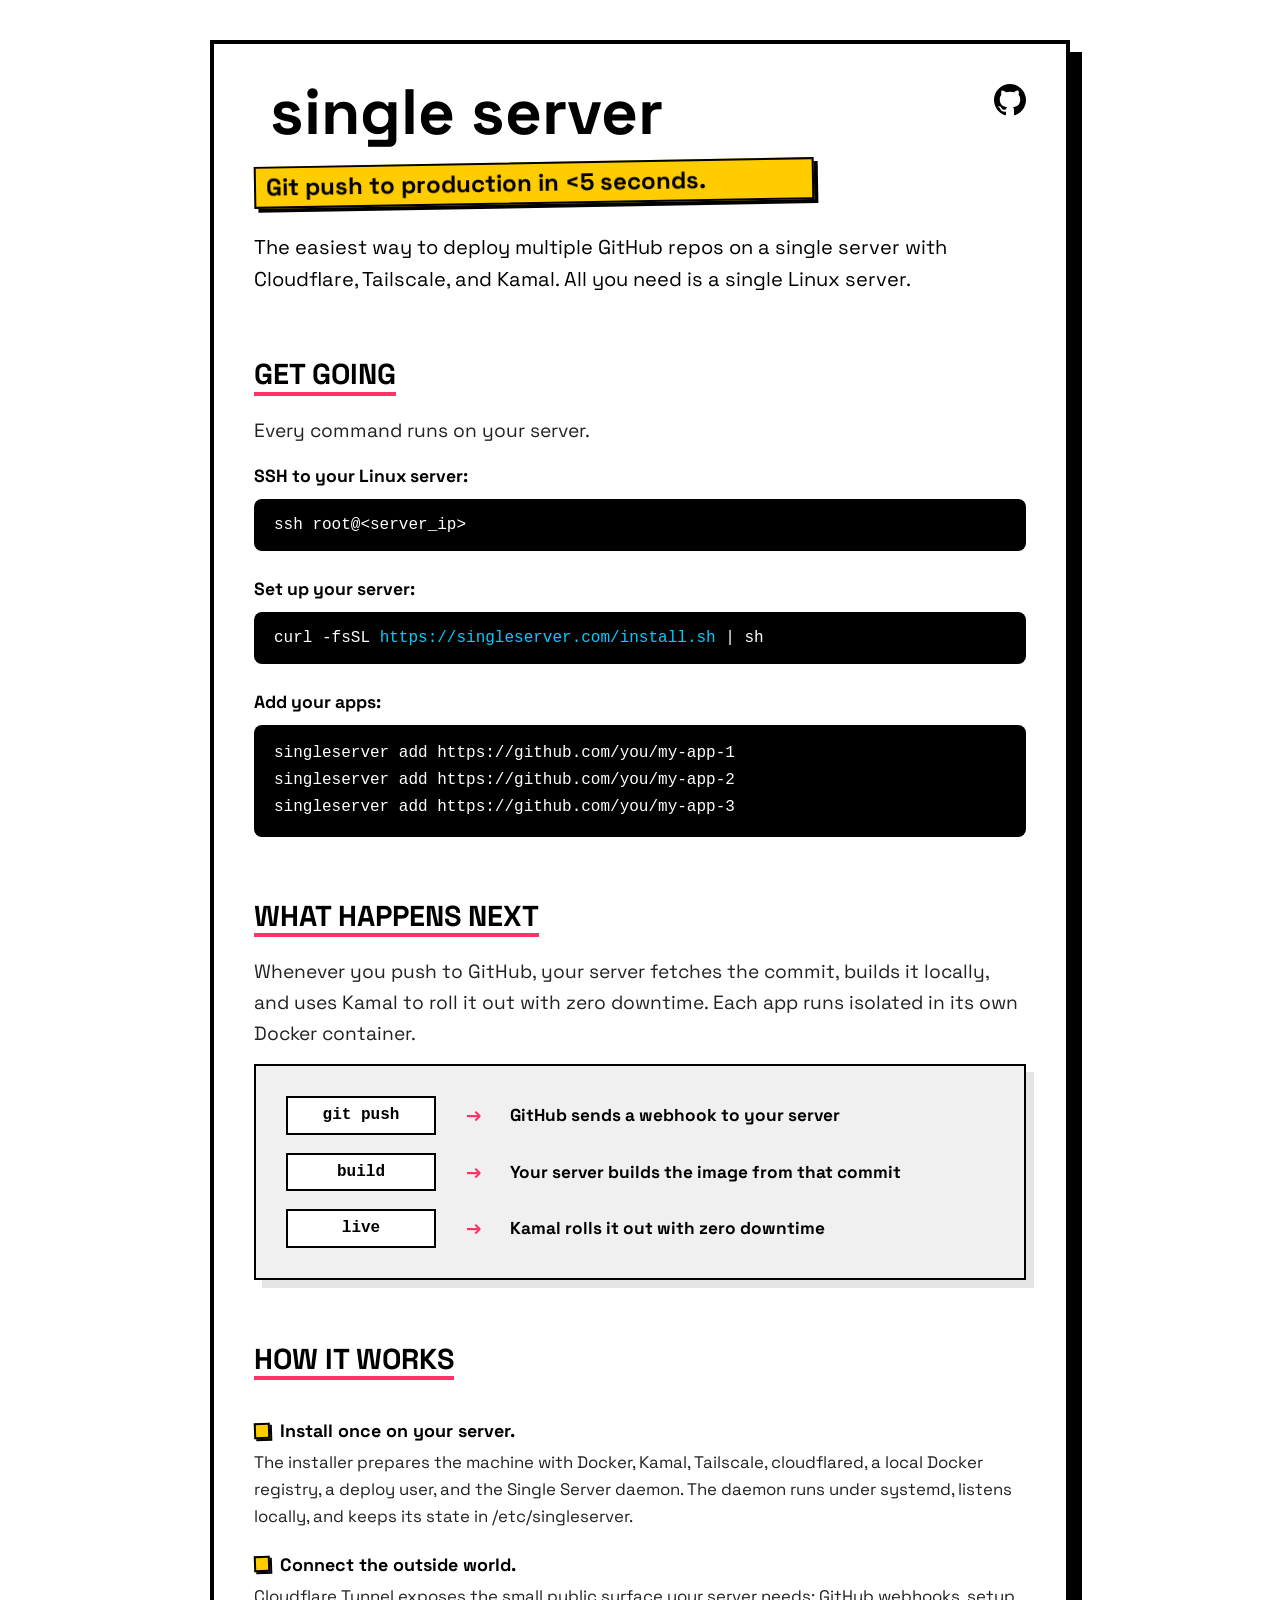
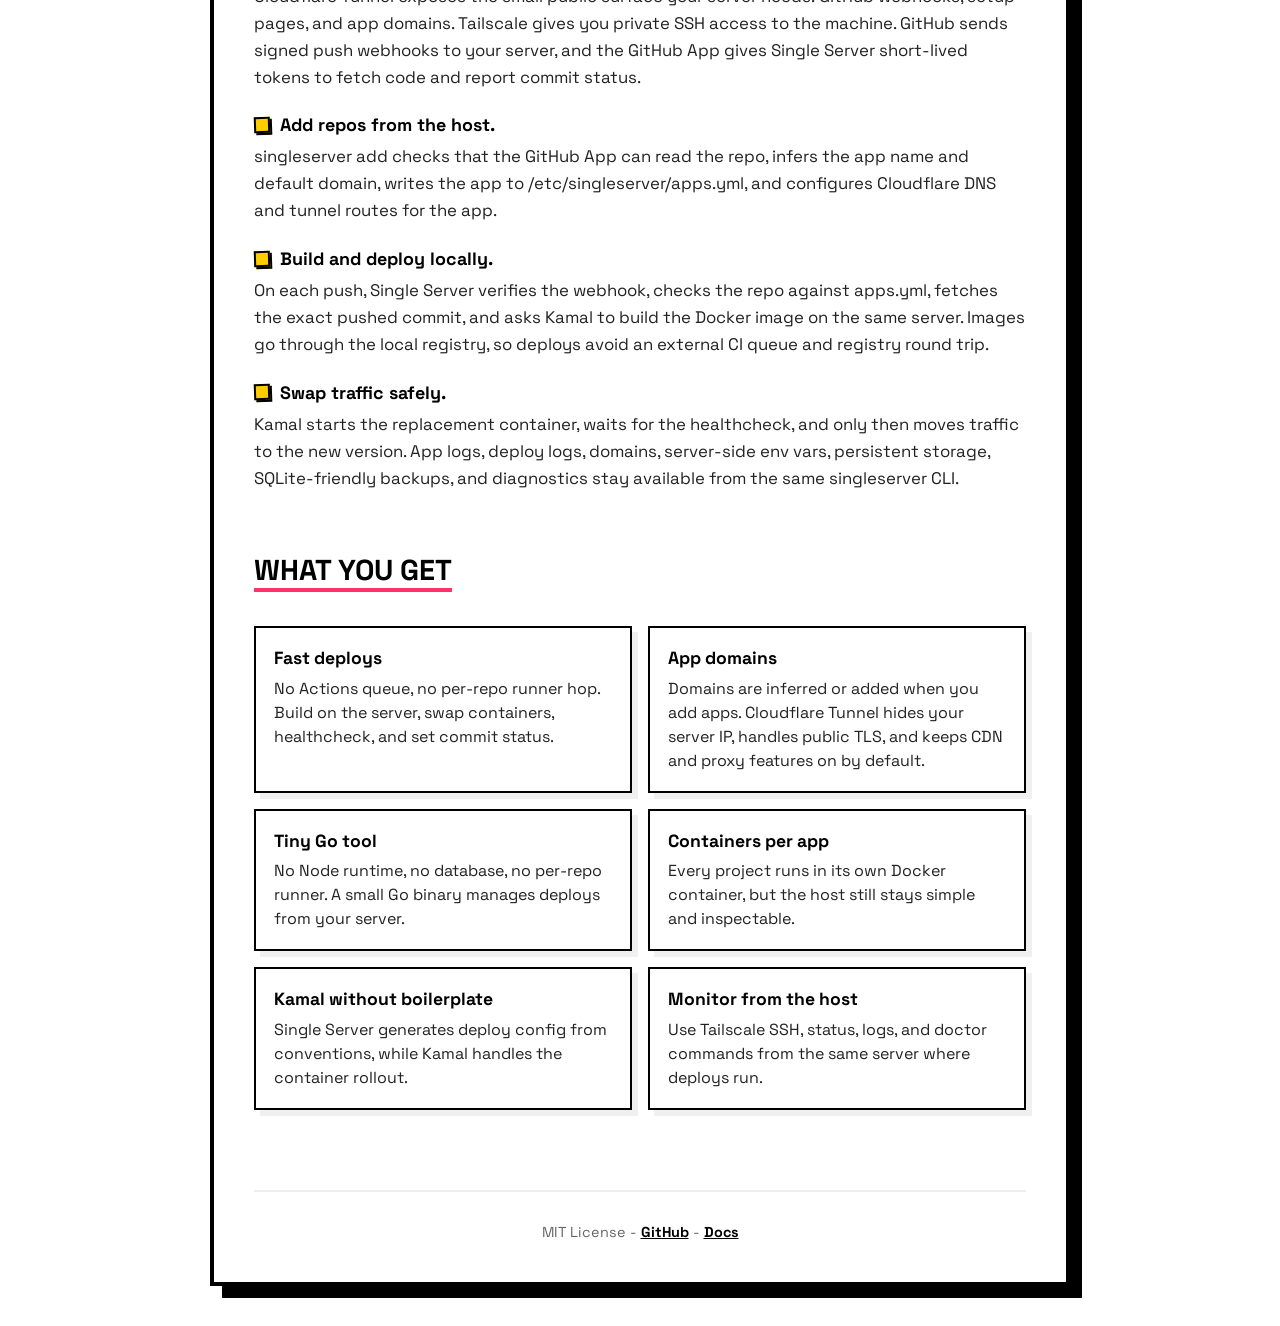
==== www/index.html @ 8d8c65b6 "Align homepage logo with wordmark" ====
<!DOCTYPE html>
<html lang="en">
<head>
    <meta charset="UTF-8">
    <meta name="viewport" content="width=device-width, initial-scale=1.0">
    <title>Single Server - Git push to production in under 5 seconds</title>
    <meta name="description" content="The easiest way to deploy multiple GitHub repos on a single server with Cloudflare, Tailscale, and Kamal.">
    <link href="https://fonts.googleapis.com/css2?family=Space+Grotesk:wght@400;700&display=swap" rel="stylesheet">
    <style>
        :root {
            --primary: #FF3366;
            --secondary: #00CCFF;
            --tertiary: #FFCC00;
            --highlight: #f0f0f0;
        }

        * { margin: 0; padding: 0; box-sizing: border-box; }

        body {
            font-family: 'Space Grotesk', system-ui, sans-serif;
            line-height: 1.4;
            padding: 40px 20px;
            color: #000;
            background: #fff;
        }

        main {
            max-width: 860px;
            margin: 0 auto;
            border: 4px solid #000;
            box-shadow: 12px 12px 0 #000;
            padding: 40px;
            background: #fff;
            position: relative;
        }

        .github-link {
            position: absolute;
            top: 40px;
            right: 40px;
            color: #000;
            transition: transform 0.2s;
        }
        .github-link:hover { transform: scale(1.1); }
        .github-link svg { width: 32px; height: 32px; display: block; }

        h1 {
            font-size: 4rem;
            line-height: 0.9;
            margin-bottom: 20px;
            font-weight: 700;
            letter-spacing: 0;
            text-transform: lowercase;
            padding-right: 0;
            display: inline-flex;
            align-items: center;
            gap: 16px;
            flex-wrap: nowrap;
        }

        .brand-icon {
            display: block;
            width: auto;
            height: 0.525em;
            flex: 0 0 auto;
        }

        .brand-wordmark {
            white-space: nowrap;
        }

        .tagline {
            font-size: 1.5rem;
            font-weight: 700;
            background: var(--tertiary);
            display: inline-block;
            padding: 5px 10px;
            transform: rotate(-1deg);
            border: 2px solid #000;
            box-shadow: 4px 4px 0 #000;
            line-height: 1.15;
            min-height: calc(1.5rem * 1.15 + 14px);
            width: min(100%, 560px);
            max-width: 100%;
            overflow: hidden;
            position: relative;
            vertical-align: top;
        }

        .tagline-text {
            display: inline-block;
            will-change: transform, opacity, filter;
        }

        .tagline.is-changing {
            animation: badge-bump 650ms cubic-bezier(.2, 1.2, .2, 1);
        }

        .tagline.is-changing .tagline-text {
            animation: slogan-swap 650ms cubic-bezier(.2, 1.2, .2, 1);
        }

        @keyframes slogan-swap {
            0% {
                opacity: 1;
                transform: translateY(0) rotate(0deg) skewX(0deg);
                filter: blur(0);
            }
            42% {
                opacity: 0;
                transform: translateY(-140%) rotate(-4deg) skewX(-8deg);
                filter: blur(2px);
            }
            58% {
                opacity: 0;
                transform: translateY(140%) rotate(4deg) skewX(8deg);
                filter: blur(2px);
            }
            100% {
                opacity: 1;
                transform: translateY(0) rotate(0deg) skewX(0deg);
                filter: blur(0);
            }
        }

        @keyframes badge-bump {
            0%, 100% {
                box-shadow: 4px 4px 0 #000;
                transform: rotate(-1deg) scale(1);
            }
            50% {
                box-shadow: 7px 7px 0 #000;
                transform: rotate(1deg) scale(1.018);
            }
        }

        .lede {
            font-size: 1.25rem;
            line-height: 1.6;
            margin-top: 28px;
            max-width: 710px;
        }

        section { margin-top: 22px; }

        h2 {
            font-size: 1.8rem;
            margin: 40px 0 20px;
            line-height: 1.2;
            display: inline-block;
            text-transform: uppercase;
            letter-spacing: 0;
            border-bottom: 4px solid var(--primary);
            max-width: 100%;
        }

        section > p {
            font-size: 1.2rem;
            line-height: 1.6;
            color: #222;
        }

        .flow-box {
            background: var(--highlight);
            padding: 30px;
            border: 2px solid #000;
            margin-top: 15px;
            box-shadow: 8px 8px 0 rgba(0,0,0,0.1);
        }

        .flow-row {
            display: grid;
            grid-template-columns: 150px 42px 1fr;
            align-items: center;
            gap: 16px;
            margin-bottom: 18px;
        }
        .flow-row:last-child { margin-bottom: 0; }

        .pill {
            font-family: monospace;
            font-weight: 700;
            font-size: 1rem;
            background: #fff;
            padding: 6px 10px;
            border: 2px solid #000;
            text-align: center;
            min-height: 36px;
        }

        .connector {
            color: var(--primary);
            font-weight: 900;
            font-size: 1.2rem;
            text-align: center;
        }

        .result {
            font-weight: 700;
            font-size: 1.08rem;
        }

        .commands-list {
            display: flex;
            flex-direction: column;
            gap: 26px;
            margin-top: 18px;
        }

        .command-item {
            display: flex;
            flex-direction: column;
            gap: 10px;
        }

        .step-desc {
            font-size: 1.1rem;
            font-weight: 700;
        }

        .code-wrapper {
            position: relative;
        }

        .code-block {
            display: block;
            background: #000;
            color: #fff;
            padding: 15px 48px 15px 20px;
            font-family: ui-monospace, SFMono-Regular, Menlo, Consolas, monospace;
            font-size: 1rem;
            border-radius: 8px;
            overflow-x: auto;
            white-space: nowrap;
        }

        .code-block.multiline {
            line-height: 1.7;
            white-space: pre;
        }

        .code-block span { color: var(--secondary); }
        .code-block .keyword { color: var(--primary); }
        .code-block .flag { color: var(--tertiary); }

        .copy-btn {
            position: absolute;
            top: 50%;
            right: 10px;
            transform: translateY(-50%);
            background: rgba(255, 255, 255, 0.1);
            border: 1px solid rgba(255, 255, 255, 0.2);
            border-radius: 4px;
            color: #fff;
            cursor: pointer;
            opacity: 0;
            transition: all 0.2s;
            padding: 6px;
            display: flex;
            align-items: center;
            justify-content: center;
        }

        .code-wrapper:hover .copy-btn { opacity: 1; }
        .copy-btn:hover {
            background: rgba(255, 255, 255, 0.2);
            border-color: #fff;
        }
        .copy-btn svg { width: 16px; height: 16px; display: block; }

        .how-list {
            display: flex;
            flex-direction: column;
            gap: 22px;
            margin-top: 18px;
        }

        .how-item {
            padding: 0;
        }

        .how-item strong {
            display: flex;
            align-items: center;
            gap: 10px;
            font-size: 1.12rem;
            margin-bottom: 6px;
        }

        .how-item strong::before {
            content: "";
            width: 12px;
            height: 12px;
            flex: 0 0 auto;
            background: var(--tertiary);
            border: 2px solid #000;
            box-shadow: 2px 2px 0 #000;
            transform: rotate(-2deg);
        }

        .how-item p {
            font-size: 1.05rem;
            line-height: 1.6;
            color: #222;
        }

        .feature-grid {
            display: grid;
            grid-template-columns: repeat(2, minmax(0, 1fr));
            gap: 16px;
            margin-top: 14px;
        }

        .feature {
            border: 2px solid #000;
            padding: 18px;
            background: #fff;
            box-shadow: 6px 6px 0 var(--highlight);
        }

        .feature strong {
            display: block;
            font-size: 1.1rem;
            margin-bottom: 6px;
        }

        .feature p {
            font-size: 1rem;
            line-height: 1.5;
            color: #222;
        }

        .feature code {
            font-family: ui-monospace, SFMono-Regular, Menlo, Consolas, monospace;
            background: var(--highlight);
            padding: 1px 4px;
        }

        footer {
            margin-top: 80px;
            font-size: 0.9rem;
            color: #666;
            text-align: center;
            border-top: 2px solid #eee;
            padding-top: 30px;
        }

        footer a { color: #000; font-weight: bold; }

        @media (max-width: 700px) {
            body { padding: 24px 14px; }
            h1 {
                font-size: 2.25rem;
                gap: 10px;
                margin-top: 34px;
            }
            main { padding: 20px; box-shadow: 8px 8px 0 #000; }
            .github-link { top: 20px; right: 20px; }
            .tagline {
                font-size: 1.18rem;
                min-height: calc(1.18rem * 1.15 * 2 + 14px);
            }
            .flow-box { padding: 20px; }
            .flow-row {
                grid-template-columns: 1fr;
                gap: 8px;
            }
            .connector {
                transform: rotate(90deg);
                height: 22px;
            }
            .feature-grid {
                grid-template-columns: 1fr;
            }
            .code-block { font-size: 0.92rem; }
        }

        @media (max-width: 360px) {
            h1 {
                font-size: 1.95rem;
                gap: 8px;
            }
        }

        @media (prefers-reduced-motion: reduce) {
            .tagline,
            .tagline.is-changing,
            .tagline.is-changing .tagline-text {
                animation: none;
            }
        }
    </style>
</head>
<body>

<main>
    <a href="https://github.com/dvassallo/singleserver" class="github-link" aria-label="View on GitHub">
        <svg viewBox="0 0 24 24" fill="currentColor" aria-hidden="true">
            <path d="M12 0c-6.626 0-12 5.373-12 12 0 5.302 3.438 9.8 8.207 11.387.599.111.793-.261.793-.577v-2.234c-3.338.726-4.033-1.416-4.033-1.416-.546-1.387-1.333-1.756-1.333-1.756-1.089-.745.083-.729.083-.729 1.205.084 1.839 1.237 1.839 1.237 1.07 1.834 2.807 1.304 3.492.997.107-.775.418-1.305.762-1.604-2.665-.305-5.467-1.334-5.467-5.931 0-1.311.469-2.381 1.236-3.221-.124-.303-.535-1.524.117-3.176 0 0 1.008-.322 3.301 1.23.957-.266 1.983-.399 3.003-.404 1.02.005 2.047.138 3.006.404 2.291-1.552 3.297-1.23 3.297-1.23.653 1.653.242 2.874.118 3.176.77.84 1.235 1.911 1.235 3.221 0 4.609-2.807 5.624-5.479 5.921.43.372.823 1.102.823 2.222v3.293c0 .319.192.694.801.576 4.765-1.589 8.199-6.086 8.199-11.386 0-6.627-5.373-12-12-12z"/>
        </svg>
    </a>

    <header>
        <h1><img class="brand-icon" src="server-single.svg" alt="" aria-hidden="true"><span class="brand-wordmark">single server</span></h1>
        <div
            class="tagline"
            data-slogan-rotator
            data-slogans='["Git push to production in &lt;5 seconds.","Zero-downtime deploys.","Multiple apps on one server.","Automatic Docker containerization.","Zero-overhead go infrastructure."]'
        ><span class="tagline-text">Git push to production in &lt;5 seconds.</span></div>
        <p class="lede">The easiest way to deploy multiple GitHub repos on a single server with Cloudflare, Tailscale, and Kamal. All you need is a single Linux server.</p>
    </header>

    <section>
        <h2 id="commands">Get going</h2>
        <p>Every command runs on your server.</p>

        <div class="commands-list">
            <div class="command-item">
                <p class="step-desc">SSH to your Linux server:</p>
                <div class="code-wrapper">
                    <code class="code-block">ssh root@&lt;server_ip&gt;</code>
                    <button class="copy-btn" aria-label="Copy to clipboard">
                        <svg viewBox="0 0 24 24" fill="currentColor"><path d="M16 1H4c-1.1 0-2 .9-2 2v14h2V3h12V1zm3 4H8c-1.1 0-2 .9-2 2v14c0 1.1.9 2 2 2h11c1.1 0 2-.9 2-2V7c0-1.1-.9-2-2-2zm0 16H8V7h11v14z"/></svg>
                    </button>
                </div>
            </div>

            <div class="command-item">
                <p class="step-desc">Set up your server:</p>
                <div class="code-wrapper">
                    <code class="code-block">curl -fsSL <span>https://singleserver.com/install.sh</span> | sh</code>
                    <button class="copy-btn" aria-label="Copy to clipboard">
                        <svg viewBox="0 0 24 24" fill="currentColor"><path d="M16 1H4c-1.1 0-2 .9-2 2v14h2V3h12V1zm3 4H8c-1.1 0-2 .9-2 2v14c0 1.1.9 2 2 2h11c1.1 0 2-.9 2-2V7c0-1.1-.9-2-2-2zm0 16H8V7h11v14z"/></svg>
                    </button>
                </div>
            </div>

            <div class="command-item">
                <p class="step-desc">Add your apps:</p>
                <div class="code-wrapper">
                    <pre class="code-block multiline">singleserver add https://github.com/you/my-app-1
singleserver add https://github.com/you/my-app-2
singleserver add https://github.com/you/my-app-3</pre>
                    <button class="copy-btn" aria-label="Copy to clipboard">
                        <svg viewBox="0 0 24 24" fill="currentColor"><path d="M16 1H4c-1.1 0-2 .9-2 2v14h2V3h12V1zm3 4H8c-1.1 0-2 .9-2 2v14c0 1.1.9 2 2 2h11c1.1 0 2-.9 2-2V7c0-1.1-.9-2-2-2zm0 16H8V7h11v14z"/></svg>
                    </button>
                </div>
            </div>
        </div>
    </section>

    <section>
        <h2 id="flow">What happens next</h2>
        <p>Whenever you push to GitHub, your server fetches the commit, builds it locally, and uses Kamal to roll it out with zero downtime. Each app runs isolated in its own Docker container.</p>

        <div class="flow-box">
            <div class="flow-row">
                <span class="pill">git push</span>
                <span class="connector">&rarr;</span>
                <span class="result">GitHub sends a webhook to your server</span>
            </div>
            <div class="flow-row">
                <span class="pill">build</span>
                <span class="connector">&rarr;</span>
                <span class="result">Your server builds the image from that commit</span>
            </div>
            <div class="flow-row">
                <span class="pill">live</span>
                <span class="connector">&rarr;</span>
                <span class="result">Kamal rolls it out with zero downtime</span>
            </div>
        </div>
    </section>

    <section>
        <h2 id="how">How it works</h2>
        <div class="how-list">
            <div class="how-item">
                <strong>Install once on your server.</strong>
                <p>The installer prepares the machine with Docker, Kamal, Tailscale, cloudflared, a local Docker registry, a deploy user, and the Single Server daemon. The daemon runs under systemd, listens locally, and keeps its state in /etc/singleserver.</p>
            </div>
            <div class="how-item">
                <strong>Connect the outside world.</strong>
                <p>Cloudflare Tunnel exposes the small public surface your server needs: GitHub webhooks, setup pages, and app domains. Tailscale gives you private SSH access to the machine. GitHub sends signed push webhooks to your server, and the GitHub App gives Single Server short-lived tokens to fetch code and report commit status.</p>
            </div>
            <div class="how-item">
                <strong>Add repos from the host.</strong>
                <p>singleserver add checks that the GitHub App can read the repo, infers the app name and default domain, writes the app to /etc/singleserver/apps.yml, and configures Cloudflare DNS and tunnel routes for the app.</p>
            </div>
            <div class="how-item">
                <strong>Build and deploy locally.</strong>
                <p>On each push, Single Server verifies the webhook, checks the repo against apps.yml, fetches the exact pushed commit, and asks Kamal to build the Docker image on the same server. Images go through the local registry, so deploys avoid an external CI queue and registry round trip.</p>
            </div>
            <div class="how-item">
                <strong>Swap traffic safely.</strong>
                <p>Kamal starts the replacement container, waits for the healthcheck, and only then moves traffic to the new version. App logs, deploy logs, domains, server-side env vars, persistent storage, SQLite-friendly backups, and diagnostics stay available from the same singleserver CLI.</p>
            </div>
        </div>
    </section>

    <section>
        <h2 id="features">What you get</h2>
        <div class="feature-grid">
            <div class="feature">
                <strong>Fast deploys</strong>
                <p>No Actions queue, no per-repo runner hop. Build on the server, swap containers, healthcheck, and set commit status.</p>
            </div>
            <div class="feature">
                <strong>App domains</strong>
                <p>Domains are inferred or added when you add apps. Cloudflare Tunnel hides your server IP, handles public TLS, and keeps CDN and proxy features on by default.</p>
            </div>
            <div class="feature">
                <strong>Tiny Go tool</strong>
                <p>No Node runtime, no database, no per-repo runner. A small Go binary manages deploys from your server.</p>
            </div>
            <div class="feature">
                <strong>Containers per app</strong>
                <p>Every project runs in its own Docker container, but the host still stays simple and inspectable.</p>
            </div>
            <div class="feature">
                <strong>Kamal without boilerplate</strong>
                <p>Single Server generates deploy config from conventions, while Kamal handles the container rollout.</p>
            </div>
            <div class="feature">
                <strong>Monitor from the host</strong>
                <p>Use Tailscale SSH, status, logs, and doctor commands from the same server where deploys run.</p>
            </div>
        </div>
    </section>

    <footer>
        <p>MIT License - <a href="https://github.com/dvassallo/singleserver">GitHub</a> - <a href="/docs/">Docs</a></p>
    </footer>
</main>

<script>
    const sloganBadge = document.querySelector('[data-slogan-rotator]');
    if (sloganBadge) {
        const sloganText = sloganBadge.querySelector('.tagline-text');
        const slogans = JSON.parse(sloganBadge.dataset.slogans);
        const reduceMotion = window.matchMedia('(prefers-reduced-motion: reduce)').matches;
        let sloganIndex = 0;

        window.setInterval(() => {
            sloganIndex = (sloganIndex + 1) % slogans.length;

            if (reduceMotion) {
                sloganText.textContent = slogans[sloganIndex];
                return;
            }

            sloganBadge.classList.add('is-changing');
            window.setTimeout(() => {
                sloganText.textContent = slogans[sloganIndex];
            }, 320);
            window.setTimeout(() => {
                sloganBadge.classList.remove('is-changing');
            }, 700);
        }, 3000);
    }

    document.querySelectorAll('.copy-btn').forEach((btn) => {
        btn.addEventListener('click', async () => {
            const codeBlock = btn.previousElementSibling;
            const text = codeBlock.innerText.trim();
            const originalIcon = btn.innerHTML;

            try {
                await navigator.clipboard.writeText(text);
                btn.innerHTML = '<svg viewBox="0 0 24 24" fill="currentColor" style="color: #00ff88;"><path d="M9 16.17L4.83 12l-1.42 1.41L9 19 21 7l-1.41-1.41z"/></svg>';
                setTimeout(() => {
                    btn.innerHTML = originalIcon;
                }, 1600);
            } catch (err) {
                console.error('Failed to copy:', err);
            }
        });
    });
</script>

</body>
</html>
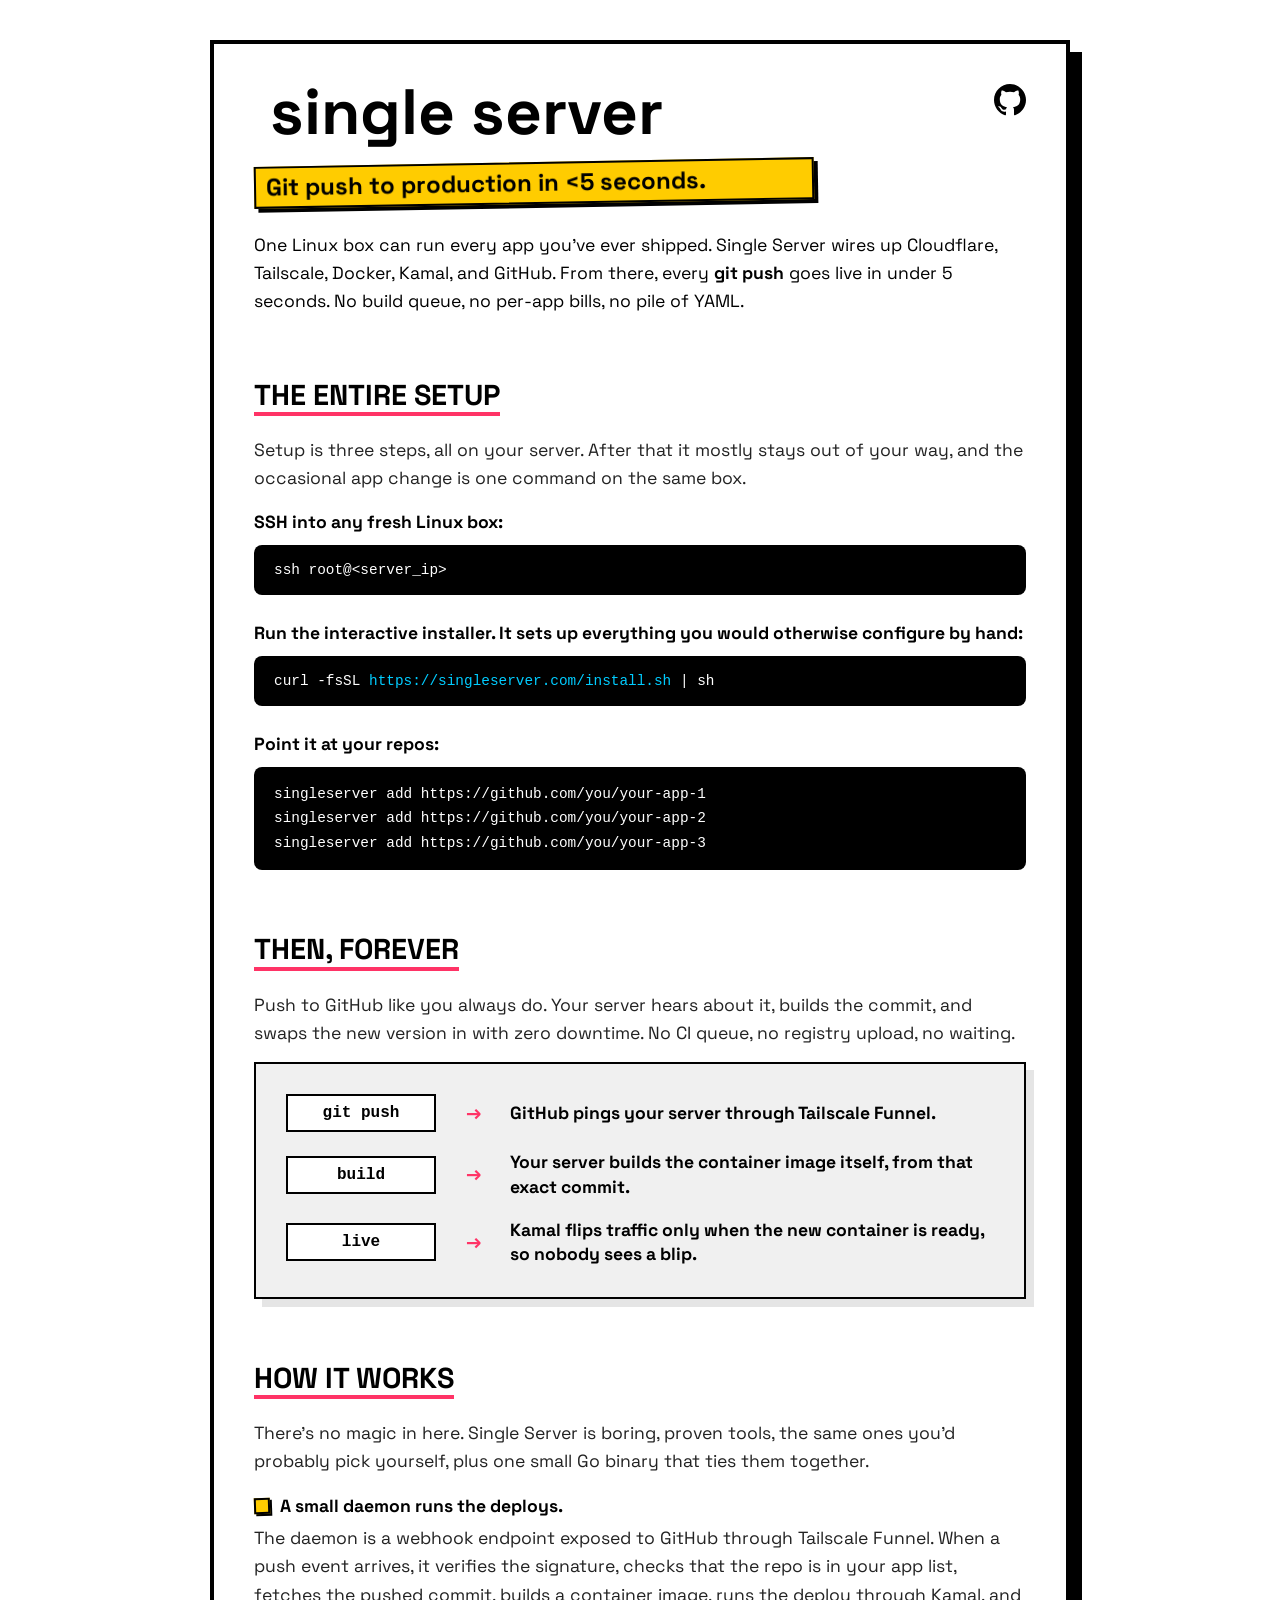
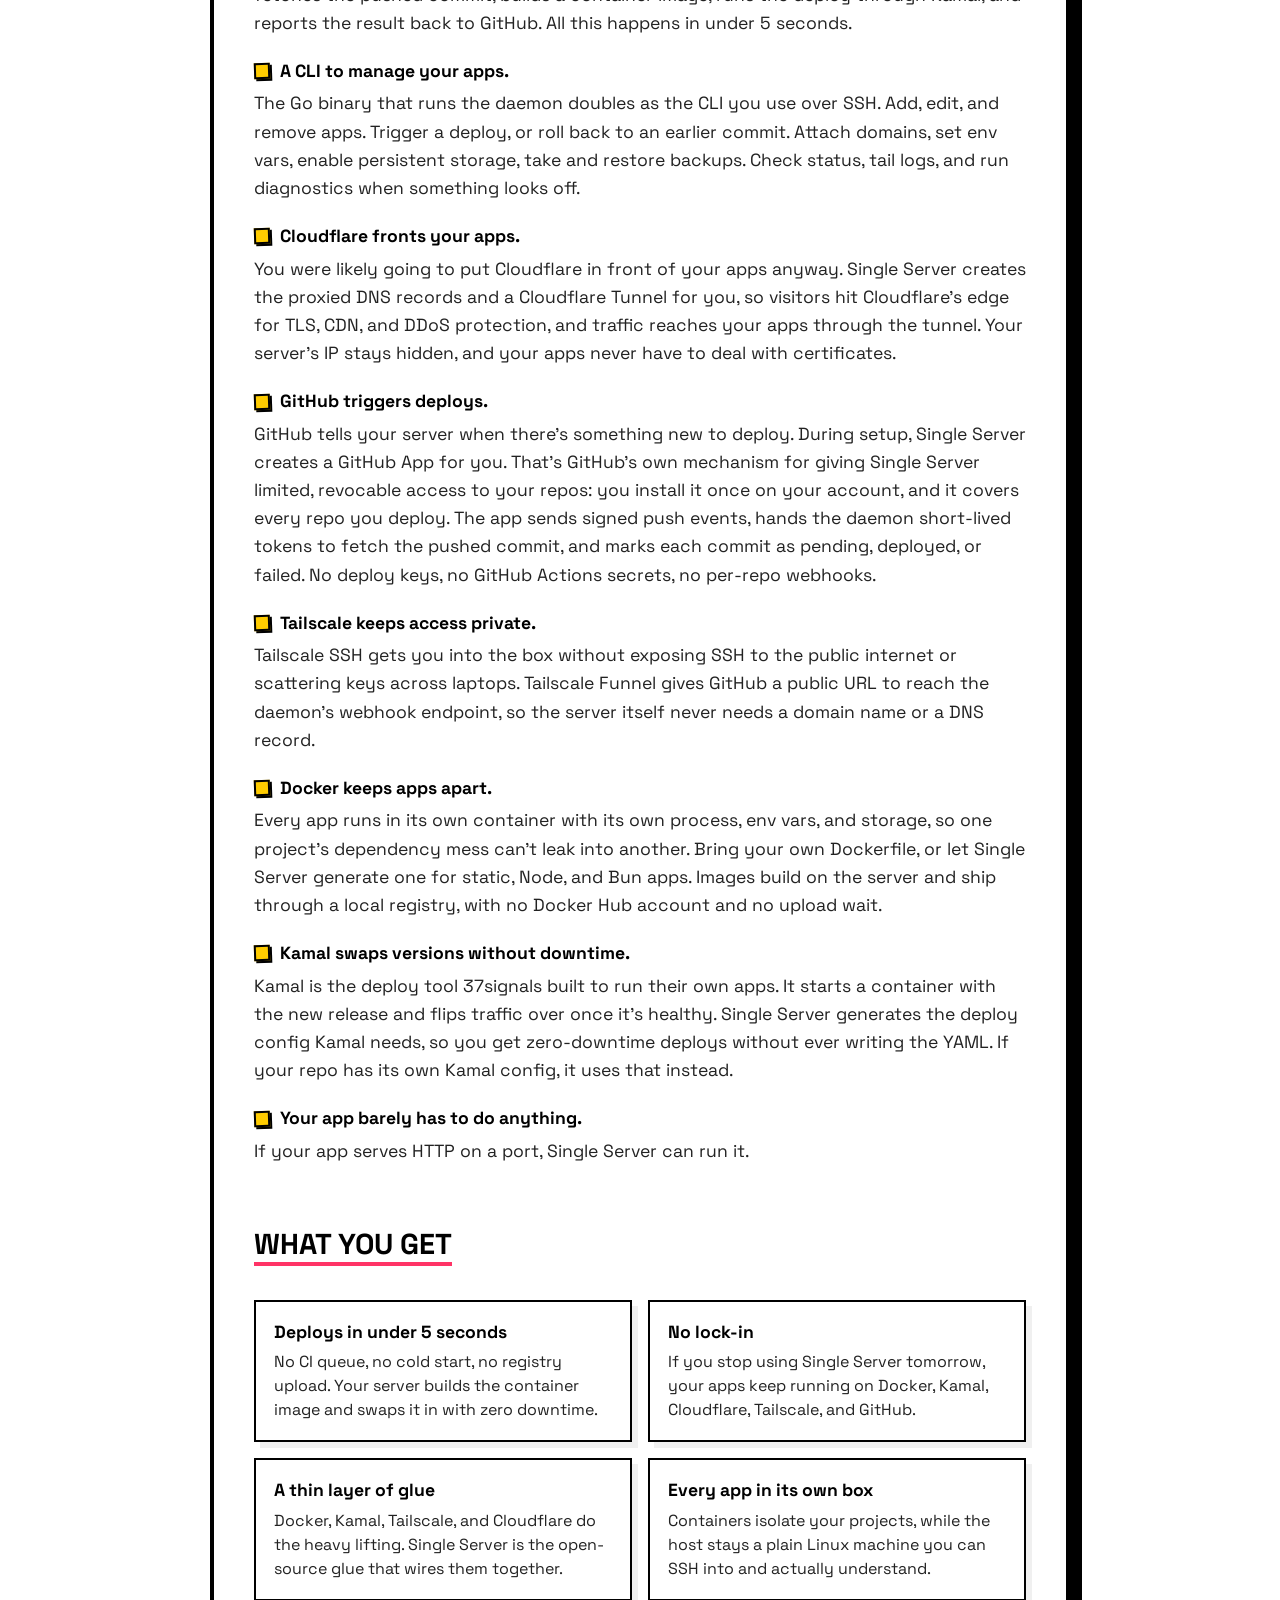
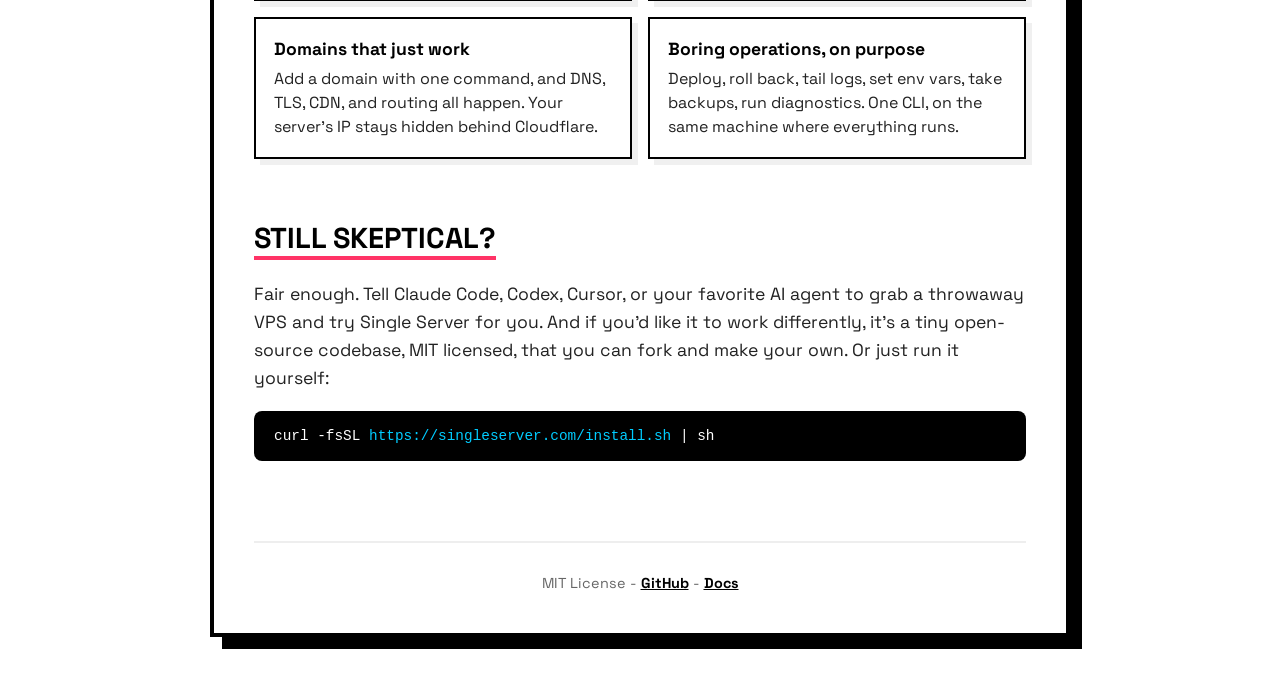
==== commit 84e0636a: "Standardize homepage text sizes Running text at 1.1rem, feature cards at 1rem, code at 0.9rem.  Co-A" ====
--- a/www/index.html
+++ b/www/index.html
@@ -4,7 +4,14 @@
     <meta charset="UTF-8">
     <meta name="viewport" content="width=device-width, initial-scale=1.0">
     <title>Single Server - Git push to production in under 5 seconds</title>
-    <meta name="description" content="The easiest way to deploy multiple GitHub repos on a single server with Cloudflare, Tailscale, and Kamal.">
+    <meta name="description" content="Run every side project on one Linux box. Single Server wires up Cloudflare, Tailscale, Docker, Kamal, and GitHub once, and every git push deploys in seconds.">
+    <link rel="icon" href="/favicon.ico" sizes="any">
+    <link rel="icon" type="image/png" sizes="16x16" href="/favicon-16x16.png">
+    <link rel="icon" type="image/png" sizes="32x32" href="/favicon-32x32.png">
+    <link rel="icon" type="image/png" sizes="48x48" href="/favicon-48x48.png">
+    <link rel="apple-touch-icon" sizes="180x180" href="/apple-touch-icon.png">
+    <link rel="manifest" href="/site.webmanifest">
+    <meta name="theme-color" content="#ffffff">
     <link href="https://fonts.googleapis.com/css2?family=Space+Grotesk:wght@400;700&display=swap" rel="stylesheet">
     <style>
         :root {
@@ -63,6 +70,7 @@
             width: auto;
             height: 0.525em;
             flex: 0 0 auto;
+            transform: translateY(0.078em);
         }
 
         .brand-wordmark {
@@ -135,10 +143,9 @@
         }
 
         .lede {
-            font-size: 1.25rem;
+            font-size: 1.1rem;
             line-height: 1.6;
             margin-top: 28px;
-            max-width: 710px;
         }
 
         section { margin-top: 22px; }
@@ -155,7 +162,7 @@
         }
 
         section > p {
-            font-size: 1.2rem;
+            font-size: 1.1rem;
             line-height: 1.6;
             color: #222;
         }
@@ -197,7 +204,7 @@
 
         .result {
             font-weight: 700;
-            font-size: 1.08rem;
+            font-size: 1.1rem;
         }
 
         .commands-list {
@@ -228,7 +235,7 @@
             color: #fff;
             padding: 15px 48px 15px 20px;
             font-family: ui-monospace, SFMono-Regular, Menlo, Consolas, monospace;
-            font-size: 1rem;
+            font-size: 0.9rem;
             border-radius: 8px;
             overflow-x: auto;
             white-space: nowrap;
@@ -283,7 +290,7 @@
             display: flex;
             align-items: center;
             gap: 10px;
-            font-size: 1.12rem;
+            font-size: 1.1rem;
             margin-bottom: 6px;
         }
 
@@ -299,7 +306,7 @@
         }
 
         .how-item p {
-            font-size: 1.05rem;
+            font-size: 1.1rem;
             line-height: 1.6;
             color: #222;
         }
@@ -372,7 +379,7 @@
             .feature-grid {
                 grid-template-columns: 1fr;
             }
-            .code-block { font-size: 0.92rem; }
+            .code-block { font-size: 0.9rem; }
         }
 
         @media (max-width: 360px) {
@@ -401,22 +408,22 @@
     </a>
 
     <header>
-        <h1><img class="brand-icon" src="server-single.svg" alt="" aria-hidden="true"><span class="brand-wordmark">single server</span></h1>
+        <h1><img class="brand-icon" src="server-single.svg?v=20260609" alt="" aria-hidden="true"><span class="brand-wordmark">single server</span></h1>
         <div
             class="tagline"
             data-slogan-rotator
-            data-slogans='["Git push to production in &lt;5 seconds.","Zero-downtime deploys.","Multiple apps on one server.","Automatic Docker containerization.","Zero-overhead go infrastructure."]'
+            data-slogans='["Git push to production in &lt;5 seconds.","Every side project. One server.","Zero-downtime deploys. Zero ceremony.","Set it up once. Forget it exists.","Your server is the platform.","Your whole portfolio on a $5 box.","More apps, same server.","Kamal deploys, no Kamal config.","New side project? One command.","Hobby apps, production manners."]'
         ><span class="tagline-text">Git push to production in &lt;5 seconds.</span></div>
-        <p class="lede">The easiest way to deploy multiple GitHub repos on a single server with Cloudflare, Tailscale, and Kamal. All you need is a single Linux server.</p>
+        <p class="lede">One Linux box can run every app you've ever shipped. Single Server wires up Cloudflare, Tailscale, Docker, Kamal, and GitHub. From there, every <strong>git push</strong> goes live in under 5 seconds. No build queue, no per-app bills, no pile of YAML.</p>
     </header>
 
     <section>
-        <h2 id="commands">Get going</h2>
-        <p>Every command runs on your server.</p>
+        <h2 id="commands">The entire setup</h2>
+        <p>Setup is three steps, all on your server. After that it mostly stays out of your way, and the occasional app change is one command on the same box.</p>
 
         <div class="commands-list">
             <div class="command-item">
-                <p class="step-desc">SSH to your Linux server:</p>
+                <p class="step-desc">SSH into any fresh Linux box:</p>
                 <div class="code-wrapper">
                     <code class="code-block">ssh root@&lt;server_ip&gt;</code>
                     <button class="copy-btn" aria-label="Copy to clipboard">
@@ -426,7 +433,7 @@
             </div>
 
             <div class="command-item">
-                <p class="step-desc">Set up your server:</p>
+                <p class="step-desc">Run the interactive installer. It sets up everything you would otherwise configure by hand:</p>
                 <div class="code-wrapper">
                     <code class="code-block">curl -fsSL <span>https://singleserver.com/install.sh</span> | sh</code>
                     <button class="copy-btn" aria-label="Copy to clipboard">
@@ -436,11 +443,11 @@
             </div>
 
             <div class="command-item">
-                <p class="step-desc">Add your apps:</p>
+                <p class="step-desc">Point it at your repos:</p>
                 <div class="code-wrapper">
-                    <pre class="code-block multiline">singleserver add https://github.com/you/my-app-1
-singleserver add https://github.com/you/my-app-2
-singleserver add https://github.com/you/my-app-3</pre>
+                    <pre class="code-block multiline">singleserver add https://github.com/you/your-app-1
+singleserver add https://github.com/you/your-app-2
+singleserver add https://github.com/you/your-app-3</pre>
                     <button class="copy-btn" aria-label="Copy to clipboard">
                         <svg viewBox="0 0 24 24" fill="currentColor"><path d="M16 1H4c-1.1 0-2 .9-2 2v14h2V3h12V1zm3 4H8c-1.1 0-2 .9-2 2v14c0 1.1.9 2 2 2h11c1.1 0 2-.9 2-2V7c0-1.1-.9-2-2-2zm0 16H8V7h11v14z"/></svg>
                     </button>
@@ -450,50 +457,64 @@
     </section>
 
     <section>
-        <h2 id="flow">What happens next</h2>
-        <p>Whenever you push to GitHub, your server fetches the commit, builds it locally, and uses Kamal to roll it out with zero downtime. Each app runs isolated in its own Docker container.</p>
+        <h2 id="flow">Then, forever</h2>
+        <p>Push to GitHub like you always do. Your server hears about it, builds the commit, and swaps the new version in with zero downtime. No CI queue, no registry upload, no waiting.</p>
 
         <div class="flow-box">
             <div class="flow-row">
                 <span class="pill">git push</span>
                 <span class="connector">&rarr;</span>
-                <span class="result">GitHub sends a webhook to your server</span>
+                <span class="result">GitHub pings your server through Tailscale Funnel.</span>
             </div>
             <div class="flow-row">
                 <span class="pill">build</span>
                 <span class="connector">&rarr;</span>
-                <span class="result">Your server builds the image from that commit</span>
+                <span class="result">Your server builds the container image itself, from that exact commit.</span>
             </div>
             <div class="flow-row">
                 <span class="pill">live</span>
                 <span class="connector">&rarr;</span>
-                <span class="result">Kamal rolls it out with zero downtime</span>
+                <span class="result">Kamal flips traffic only when the new container is ready, so nobody sees a blip.</span>
             </div>
         </div>
     </section>
 
     <section>
         <h2 id="how">How it works</h2>
+        <p>There's no magic in here. Single Server is boring, proven tools, the same ones you'd probably pick yourself, plus one small Go binary that ties them together.</p>
+
         <div class="how-list">
             <div class="how-item">
-                <strong>Install once on your server.</strong>
-                <p>The installer prepares the machine with Docker, Kamal, Tailscale, cloudflared, a local Docker registry, a deploy user, and the Single Server daemon. The daemon runs under systemd, listens locally, and keeps its state in /etc/singleserver.</p>
-            </div>
-            <div class="how-item">
-                <strong>Connect the outside world.</strong>
-                <p>Cloudflare Tunnel exposes the small public surface your server needs: GitHub webhooks, setup pages, and app domains. Tailscale gives you private SSH access to the machine. GitHub sends signed push webhooks to your server, and the GitHub App gives Single Server short-lived tokens to fetch code and report commit status.</p>
-            </div>
-            <div class="how-item">
-                <strong>Add repos from the host.</strong>
-                <p>singleserver add checks that the GitHub App can read the repo, infers the app name and default domain, writes the app to /etc/singleserver/apps.yml, and configures Cloudflare DNS and tunnel routes for the app.</p>
-            </div>
-            <div class="how-item">
-                <strong>Build and deploy locally.</strong>
-                <p>On each push, Single Server verifies the webhook, checks the repo against apps.yml, fetches the exact pushed commit, and asks Kamal to build the Docker image on the same server. Images go through the local registry, so deploys avoid an external CI queue and registry round trip.</p>
-            </div>
-            <div class="how-item">
-                <strong>Swap traffic safely.</strong>
-                <p>Kamal starts the replacement container, waits for the healthcheck, and only then moves traffic to the new version. App logs, deploy logs, domains, server-side env vars, persistent storage, SQLite-friendly backups, and diagnostics stay available from the same singleserver CLI.</p>
+                <strong>A small daemon runs the deploys.</strong>
+                <p>The daemon is a webhook endpoint exposed to GitHub through Tailscale Funnel. When a push event arrives, it verifies the signature, checks that the repo is in your app list, fetches the pushed commit, builds a container image, runs the deploy through Kamal, and reports the result back to GitHub. All this happens in under 5 seconds.</p>
+            </div>
+            <div class="how-item">
+                <strong>A CLI to manage your apps.</strong>
+                <p>The Go binary that runs the daemon doubles as the CLI you use over SSH. Add, edit, and remove apps. Trigger a deploy, or roll back to an earlier commit. Attach domains, set env vars, enable persistent storage, take and restore backups. Check status, tail logs, and run diagnostics when something looks off.</p>
+            </div>
+            <div class="how-item">
+                <strong>Cloudflare fronts your apps.</strong>
+                <p>You were likely going to put Cloudflare in front of your apps anyway. Single Server creates the proxied DNS records and a Cloudflare Tunnel for you, so visitors hit Cloudflare's edge for TLS, CDN, and DDoS protection, and traffic reaches your apps through the tunnel. Your server's IP stays hidden, and your apps never have to deal with certificates.</p>
+            </div>
+            <div class="how-item">
+                <strong>GitHub triggers deploys.</strong>
+                <p>GitHub tells your server when there's something new to deploy. During setup, Single Server creates a GitHub App for you. That's GitHub's own mechanism for giving Single Server limited, revocable access to your repos: you install it once on your account, and it covers every repo you deploy. The app sends signed push events, hands the daemon short-lived tokens to fetch the pushed commit, and marks each commit as pending, deployed, or failed. No deploy keys, no GitHub Actions secrets, no per-repo webhooks.</p>
+            </div>
+            <div class="how-item">
+                <strong>Tailscale keeps access private.</strong>
+                <p>Tailscale SSH gets you into the box without exposing SSH to the public internet or scattering keys across laptops. Tailscale Funnel gives GitHub a public URL to reach the daemon's webhook endpoint, so the server itself never needs a domain name or a DNS record.</p>
+            </div>
+            <div class="how-item">
+                <strong>Docker keeps apps apart.</strong>
+                <p>Every app runs in its own container with its own process, env vars, and storage, so one project's dependency mess can't leak into another. Bring your own Dockerfile, or let Single Server generate one for static, Node, and Bun apps. Images build on the server and ship through a local registry, with no Docker Hub account and no upload wait.</p>
+            </div>
+            <div class="how-item">
+                <strong>Kamal swaps versions without downtime.</strong>
+                <p>Kamal is the deploy tool 37signals built to run their own apps. It starts a container with the new release and flips traffic over once it's healthy. Single Server generates the deploy config Kamal needs, so you get zero-downtime deploys without ever writing the YAML. If your repo has its own Kamal config, it uses that instead.</p>
+            </div>
+            <div class="how-item">
+                <strong>Your app barely has to do anything.</strong>
+                <p>If your app serves HTTP on a port, Single Server can run it.</p>
             </div>
         </div>
     </section>
@@ -502,28 +523,44 @@
         <h2 id="features">What you get</h2>
         <div class="feature-grid">
             <div class="feature">
-                <strong>Fast deploys</strong>
-                <p>No Actions queue, no per-repo runner hop. Build on the server, swap containers, healthcheck, and set commit status.</p>
+                <strong>Deploys in under 5 seconds</strong>
+                <p>No CI queue, no cold start, no registry upload. Your server builds the container image and swaps it in with zero downtime.</p>
             </div>
             <div class="feature">
-                <strong>App domains</strong>
-                <p>Domains are inferred or added when you add apps. Cloudflare Tunnel hides your server IP, handles public TLS, and keeps CDN and proxy features on by default.</p>
+                <strong>No lock-in</strong>
+                <p>If you stop using Single Server tomorrow, your apps keep running on Docker, Kamal, Cloudflare, Tailscale, and GitHub.</p>
             </div>
             <div class="feature">
-                <strong>Tiny Go tool</strong>
-                <p>No Node runtime, no database, no per-repo runner. A small Go binary manages deploys from your server.</p>
+                <strong>A thin layer of glue</strong>
+                <p>Docker, Kamal, Tailscale, and Cloudflare do the heavy lifting. Single Server is the open-source glue that wires them together.</p>
             </div>
             <div class="feature">
-                <strong>Containers per app</strong>
-                <p>Every project runs in its own Docker container, but the host still stays simple and inspectable.</p>
+                <strong>Every app in its own box</strong>
+                <p>Containers isolate your projects, while the host stays a plain Linux machine you can SSH into and actually understand.</p>
             </div>
             <div class="feature">
-                <strong>Kamal without boilerplate</strong>
-                <p>Single Server generates deploy config from conventions, while Kamal handles the container rollout.</p>
+                <strong>Domains that just work</strong>
+                <p>Add a domain with one command, and DNS, TLS, CDN, and routing all happen. Your server's IP stays hidden behind Cloudflare.</p>
             </div>
             <div class="feature">
-                <strong>Monitor from the host</strong>
-                <p>Use Tailscale SSH, status, logs, and doctor commands from the same server where deploys run.</p>
+                <strong>Boring operations, on purpose</strong>
+                <p>Deploy, roll back, tail logs, set env vars, take backups, run diagnostics. One CLI, on the same machine where everything runs.</p>
+            </div>
+        </div>
+    </section>
+
+    <section>
+        <h2 id="try">Still skeptical?</h2>
+        <p>Fair enough. Tell Claude Code, Codex, Cursor, or your favorite AI agent to grab a throwaway VPS and try Single Server for you. And if you'd like it to work differently, it's a tiny open-source codebase, MIT licensed, that you can fork and make your own. Or just run it yourself:</p>
+
+        <div class="commands-list">
+            <div class="command-item">
+                <div class="code-wrapper">
+                    <code class="code-block">curl -fsSL <span>https://singleserver.com/install.sh</span> | sh</code>
+                    <button class="copy-btn" aria-label="Copy to clipboard">
+                        <svg viewBox="0 0 24 24" fill="currentColor"><path d="M16 1H4c-1.1 0-2 .9-2 2v14h2V3h12V1zm3 4H8c-1.1 0-2 .9-2 2v14c0 1.1.9 2 2 2h11c1.1 0 2-.9 2-2V7c0-1.1-.9-2-2-2zm0 16H8V7h11v14z"/></svg>
+                    </button>
+                </div>
             </div>
         </div>
     </section>
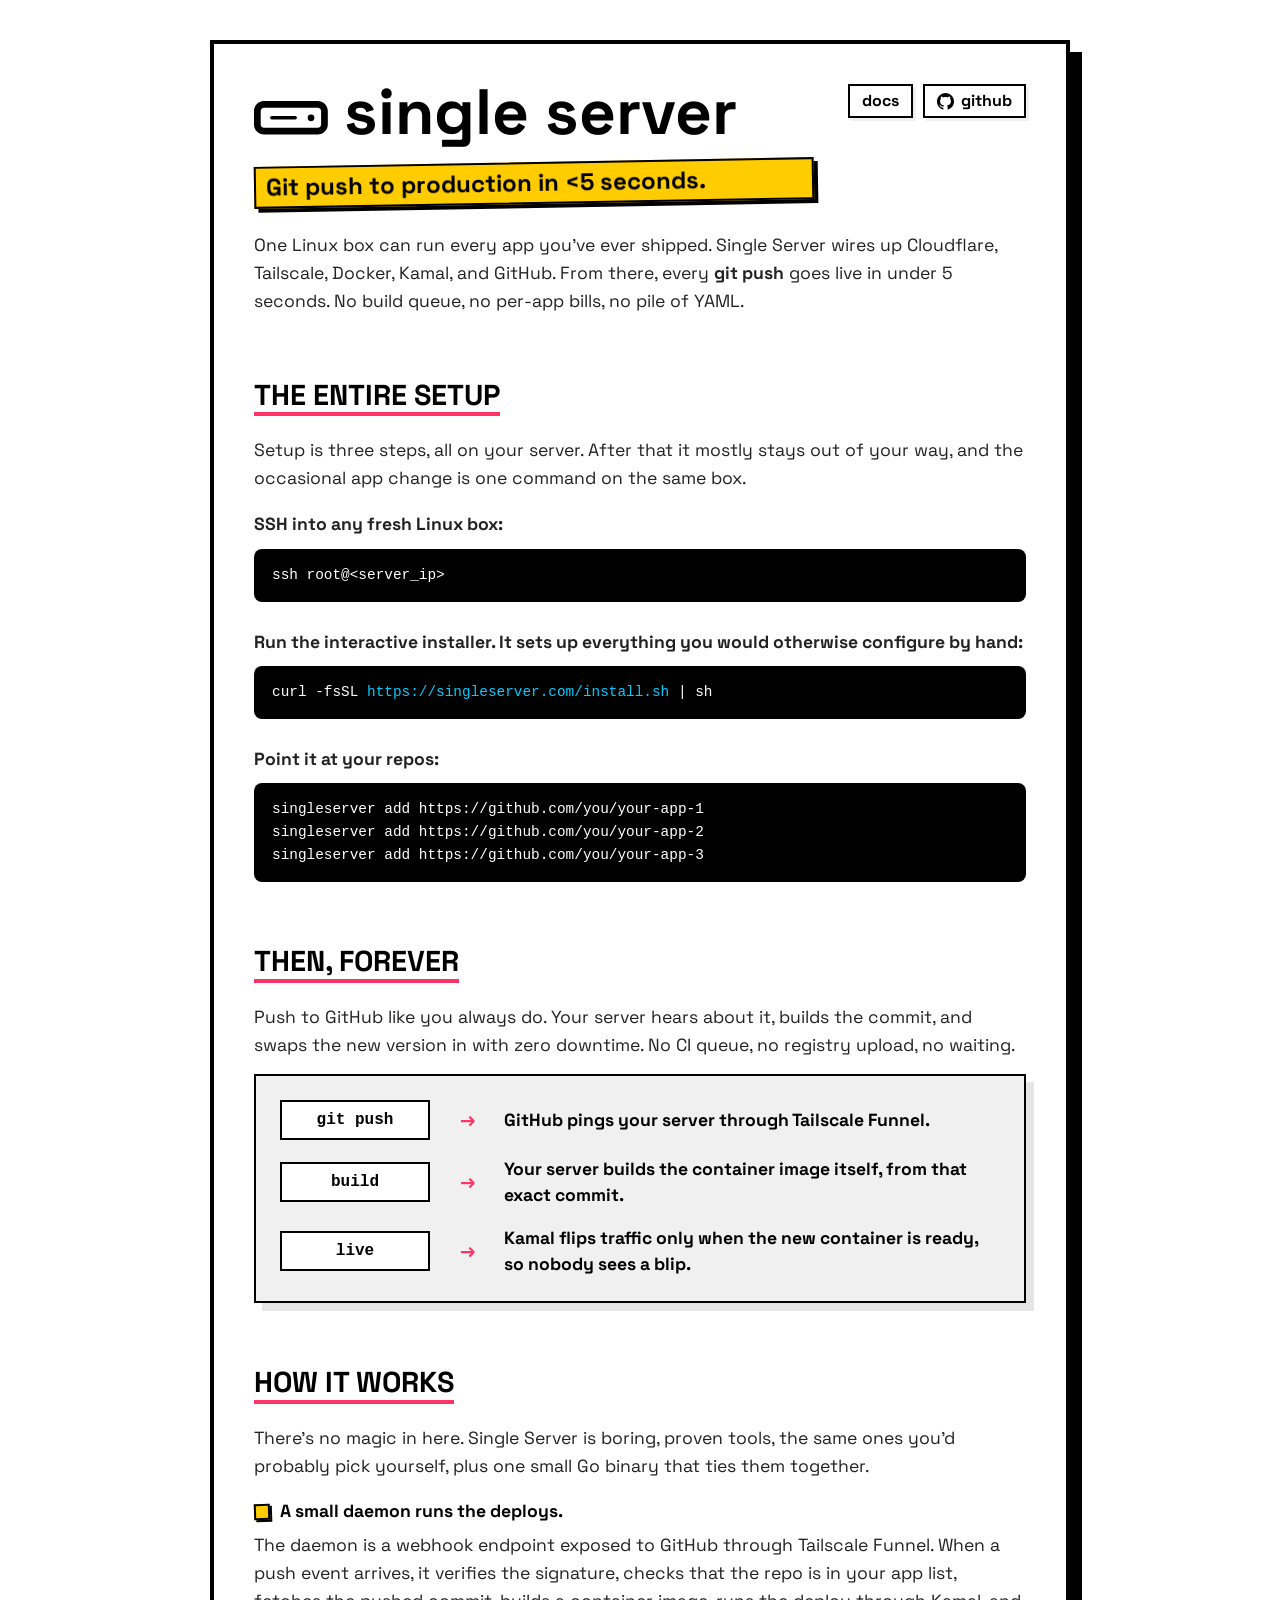
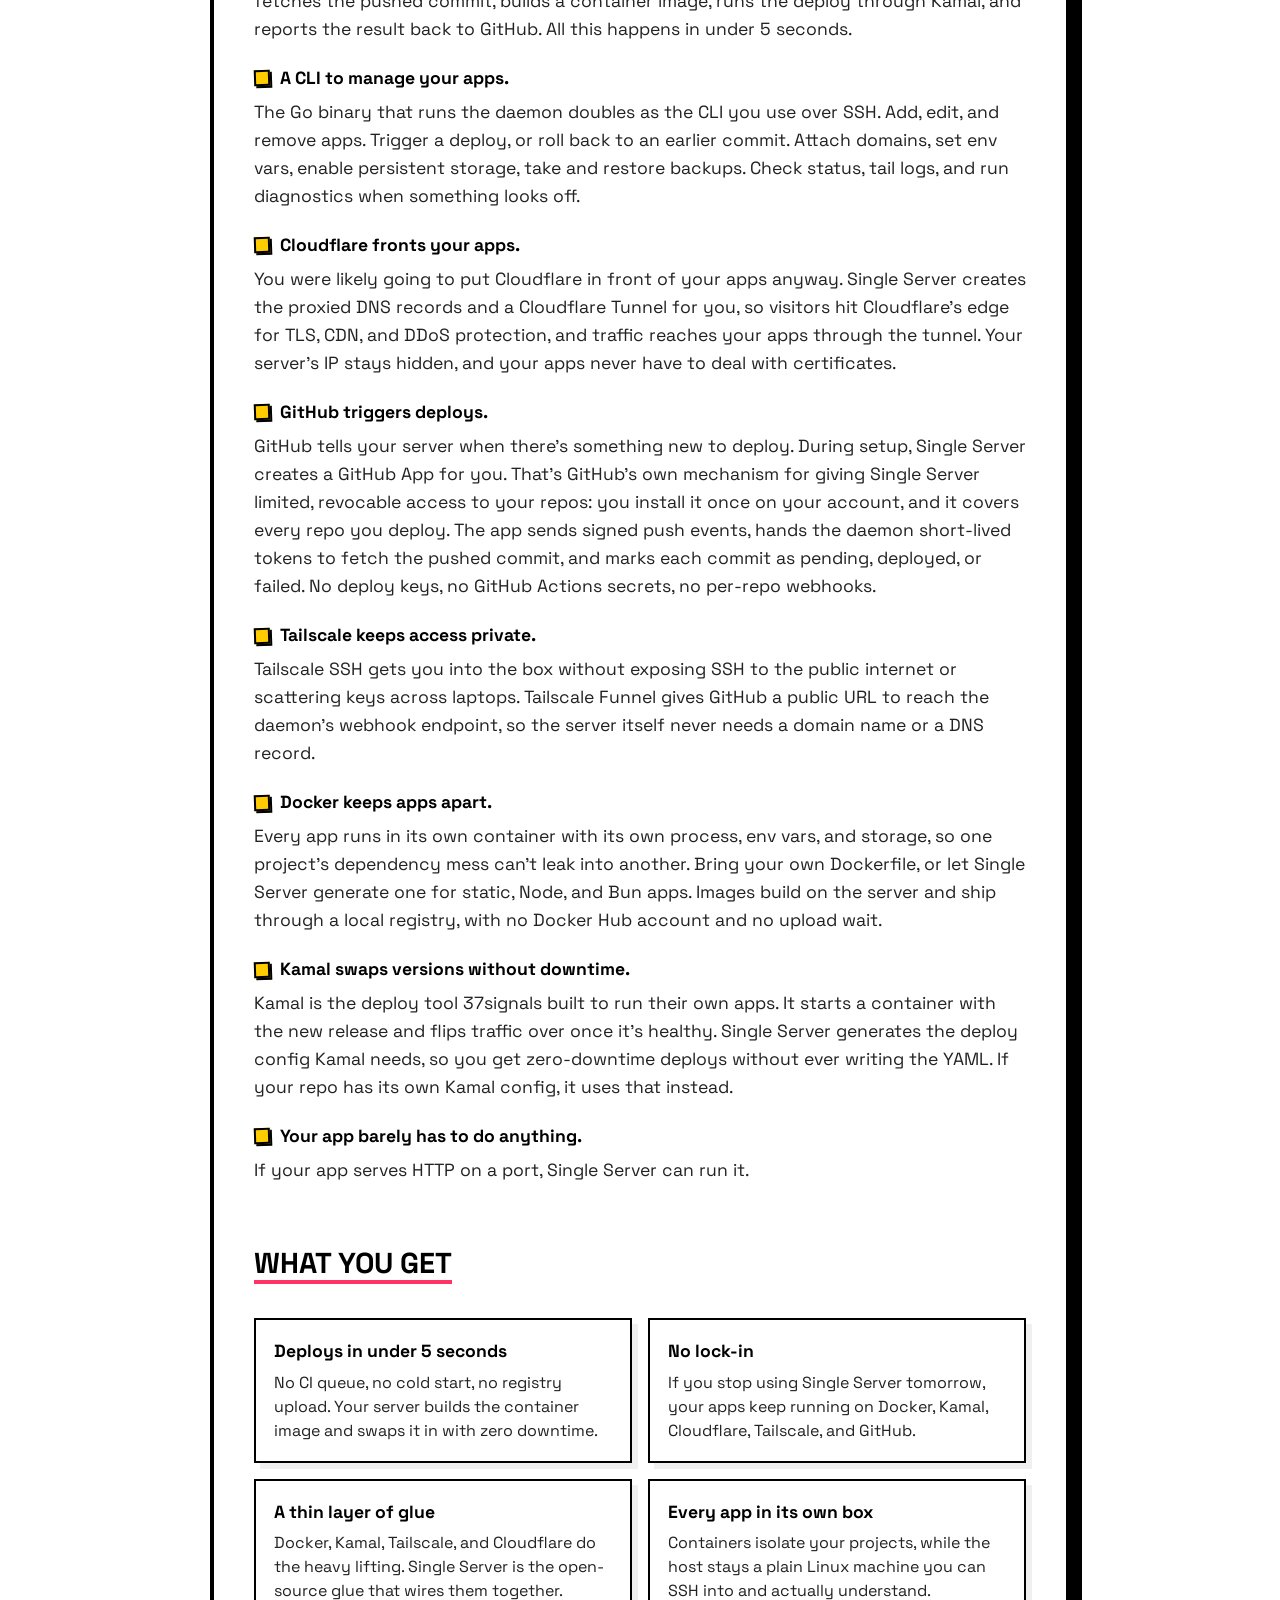
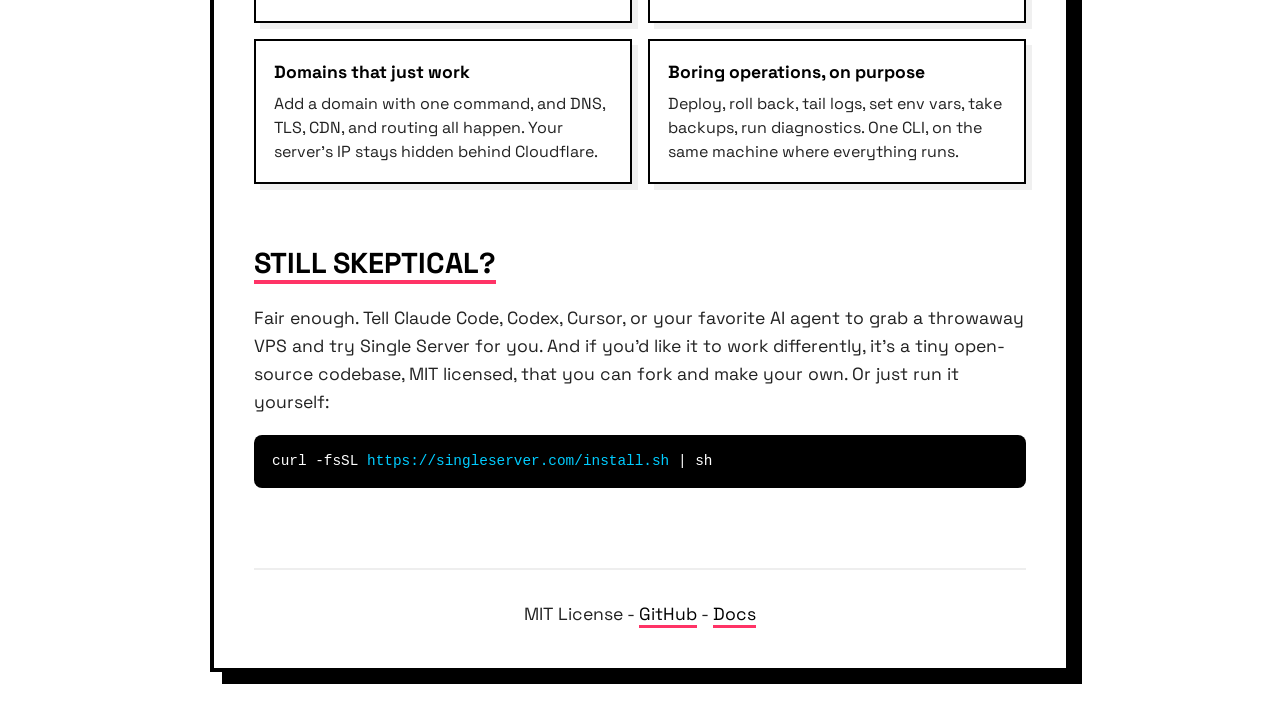
==== commit 54c97919: "Polish site navigation, header, and mobile layout Replace the corner GitHub icon with labeled nav ch" ====
--- a/www/index.html
+++ b/www/index.html
@@ -13,402 +13,19 @@
     <link rel="manifest" href="/site.webmanifest">
     <meta name="theme-color" content="#ffffff">
     <link href="https://fonts.googleapis.com/css2?family=Space+Grotesk:wght@400;700&display=swap" rel="stylesheet">
-    <style>
-        :root {
-            --primary: #FF3366;
-            --secondary: #00CCFF;
-            --tertiary: #FFCC00;
-            --highlight: #f0f0f0;
-        }
-
-        * { margin: 0; padding: 0; box-sizing: border-box; }
-
-        body {
-            font-family: 'Space Grotesk', system-ui, sans-serif;
-            line-height: 1.4;
-            padding: 40px 20px;
-            color: #000;
-            background: #fff;
-        }
-
-        main {
-            max-width: 860px;
-            margin: 0 auto;
-            border: 4px solid #000;
-            box-shadow: 12px 12px 0 #000;
-            padding: 40px;
-            background: #fff;
-            position: relative;
-        }
-
-        .github-link {
-            position: absolute;
-            top: 40px;
-            right: 40px;
-            color: #000;
-            transition: transform 0.2s;
-        }
-        .github-link:hover { transform: scale(1.1); }
-        .github-link svg { width: 32px; height: 32px; display: block; }
-
-        h1 {
-            font-size: 4rem;
-            line-height: 0.9;
-            margin-bottom: 20px;
-            font-weight: 700;
-            letter-spacing: 0;
-            text-transform: lowercase;
-            padding-right: 0;
-            display: inline-flex;
-            align-items: center;
-            gap: 16px;
-            flex-wrap: nowrap;
-        }
-
-        .brand-icon {
-            display: block;
-            width: auto;
-            height: 0.525em;
-            flex: 0 0 auto;
-            transform: translateY(0.078em);
-        }
-
-        .brand-wordmark {
-            white-space: nowrap;
-        }
-
-        .tagline {
-            font-size: 1.5rem;
-            font-weight: 700;
-            background: var(--tertiary);
-            display: inline-block;
-            padding: 5px 10px;
-            transform: rotate(-1deg);
-            border: 2px solid #000;
-            box-shadow: 4px 4px 0 #000;
-            line-height: 1.15;
-            min-height: calc(1.5rem * 1.15 + 14px);
-            width: min(100%, 560px);
-            max-width: 100%;
-            overflow: hidden;
-            position: relative;
-            vertical-align: top;
-        }
-
-        .tagline-text {
-            display: inline-block;
-            will-change: transform, opacity, filter;
-        }
-
-        .tagline.is-changing {
-            animation: badge-bump 650ms cubic-bezier(.2, 1.2, .2, 1);
-        }
-
-        .tagline.is-changing .tagline-text {
-            animation: slogan-swap 650ms cubic-bezier(.2, 1.2, .2, 1);
-        }
-
-        @keyframes slogan-swap {
-            0% {
-                opacity: 1;
-                transform: translateY(0) rotate(0deg) skewX(0deg);
-                filter: blur(0);
-            }
-            42% {
-                opacity: 0;
-                transform: translateY(-140%) rotate(-4deg) skewX(-8deg);
-                filter: blur(2px);
-            }
-            58% {
-                opacity: 0;
-                transform: translateY(140%) rotate(4deg) skewX(8deg);
-                filter: blur(2px);
-            }
-            100% {
-                opacity: 1;
-                transform: translateY(0) rotate(0deg) skewX(0deg);
-                filter: blur(0);
-            }
-        }
-
-        @keyframes badge-bump {
-            0%, 100% {
-                box-shadow: 4px 4px 0 #000;
-                transform: rotate(-1deg) scale(1);
-            }
-            50% {
-                box-shadow: 7px 7px 0 #000;
-                transform: rotate(1deg) scale(1.018);
-            }
-        }
-
-        .lede {
-            font-size: 1.1rem;
-            line-height: 1.6;
-            margin-top: 28px;
-        }
-
-        section { margin-top: 22px; }
-
-        h2 {
-            font-size: 1.8rem;
-            margin: 40px 0 20px;
-            line-height: 1.2;
-            display: inline-block;
-            text-transform: uppercase;
-            letter-spacing: 0;
-            border-bottom: 4px solid var(--primary);
-            max-width: 100%;
-        }
-
-        section > p {
-            font-size: 1.1rem;
-            line-height: 1.6;
-            color: #222;
-        }
-
-        .flow-box {
-            background: var(--highlight);
-            padding: 30px;
-            border: 2px solid #000;
-            margin-top: 15px;
-            box-shadow: 8px 8px 0 rgba(0,0,0,0.1);
-        }
-
-        .flow-row {
-            display: grid;
-            grid-template-columns: 150px 42px 1fr;
-            align-items: center;
-            gap: 16px;
-            margin-bottom: 18px;
-        }
-        .flow-row:last-child { margin-bottom: 0; }
-
-        .pill {
-            font-family: monospace;
-            font-weight: 700;
-            font-size: 1rem;
-            background: #fff;
-            padding: 6px 10px;
-            border: 2px solid #000;
-            text-align: center;
-            min-height: 36px;
-        }
-
-        .connector {
-            color: var(--primary);
-            font-weight: 900;
-            font-size: 1.2rem;
-            text-align: center;
-        }
-
-        .result {
-            font-weight: 700;
-            font-size: 1.1rem;
-        }
-
-        .commands-list {
-            display: flex;
-            flex-direction: column;
-            gap: 26px;
-            margin-top: 18px;
-        }
-
-        .command-item {
-            display: flex;
-            flex-direction: column;
-            gap: 10px;
-        }
-
-        .step-desc {
-            font-size: 1.1rem;
-            font-weight: 700;
-        }
-
-        .code-wrapper {
-            position: relative;
-        }
-
-        .code-block {
-            display: block;
-            background: #000;
-            color: #fff;
-            padding: 15px 48px 15px 20px;
-            font-family: ui-monospace, SFMono-Regular, Menlo, Consolas, monospace;
-            font-size: 0.9rem;
-            border-radius: 8px;
-            overflow-x: auto;
-            white-space: nowrap;
-        }
-
-        .code-block.multiline {
-            line-height: 1.7;
-            white-space: pre;
-        }
-
-        .code-block span { color: var(--secondary); }
-        .code-block .keyword { color: var(--primary); }
-        .code-block .flag { color: var(--tertiary); }
-
-        .copy-btn {
-            position: absolute;
-            top: 50%;
-            right: 10px;
-            transform: translateY(-50%);
-            background: rgba(255, 255, 255, 0.1);
-            border: 1px solid rgba(255, 255, 255, 0.2);
-            border-radius: 4px;
-            color: #fff;
-            cursor: pointer;
-            opacity: 0;
-            transition: all 0.2s;
-            padding: 6px;
-            display: flex;
-            align-items: center;
-            justify-content: center;
-        }
-
-        .code-wrapper:hover .copy-btn { opacity: 1; }
-        .copy-btn:hover {
-            background: rgba(255, 255, 255, 0.2);
-            border-color: #fff;
-        }
-        .copy-btn svg { width: 16px; height: 16px; display: block; }
-
-        .how-list {
-            display: flex;
-            flex-direction: column;
-            gap: 22px;
-            margin-top: 18px;
-        }
-
-        .how-item {
-            padding: 0;
-        }
-
-        .how-item strong {
-            display: flex;
-            align-items: center;
-            gap: 10px;
-            font-size: 1.1rem;
-            margin-bottom: 6px;
-        }
-
-        .how-item strong::before {
-            content: "";
-            width: 12px;
-            height: 12px;
-            flex: 0 0 auto;
-            background: var(--tertiary);
-            border: 2px solid #000;
-            box-shadow: 2px 2px 0 #000;
-            transform: rotate(-2deg);
-        }
-
-        .how-item p {
-            font-size: 1.1rem;
-            line-height: 1.6;
-            color: #222;
-        }
-
-        .feature-grid {
-            display: grid;
-            grid-template-columns: repeat(2, minmax(0, 1fr));
-            gap: 16px;
-            margin-top: 14px;
-        }
-
-        .feature {
-            border: 2px solid #000;
-            padding: 18px;
-            background: #fff;
-            box-shadow: 6px 6px 0 var(--highlight);
-        }
-
-        .feature strong {
-            display: block;
-            font-size: 1.1rem;
-            margin-bottom: 6px;
-        }
-
-        .feature p {
-            font-size: 1rem;
-            line-height: 1.5;
-            color: #222;
-        }
-
-        .feature code {
-            font-family: ui-monospace, SFMono-Regular, Menlo, Consolas, monospace;
-            background: var(--highlight);
-            padding: 1px 4px;
-        }
-
-        footer {
-            margin-top: 80px;
-            font-size: 0.9rem;
-            color: #666;
-            text-align: center;
-            border-top: 2px solid #eee;
-            padding-top: 30px;
-        }
-
-        footer a { color: #000; font-weight: bold; }
-
-        @media (max-width: 700px) {
-            body { padding: 24px 14px; }
-            h1 {
-                font-size: 2.25rem;
-                gap: 10px;
-                margin-top: 34px;
-            }
-            main { padding: 20px; box-shadow: 8px 8px 0 #000; }
-            .github-link { top: 20px; right: 20px; }
-            .tagline {
-                font-size: 1.18rem;
-                min-height: calc(1.18rem * 1.15 * 2 + 14px);
-            }
-            .flow-box { padding: 20px; }
-            .flow-row {
-                grid-template-columns: 1fr;
-                gap: 8px;
-            }
-            .connector {
-                transform: rotate(90deg);
-                height: 22px;
-            }
-            .feature-grid {
-                grid-template-columns: 1fr;
-            }
-            .code-block { font-size: 0.9rem; }
-        }
-
-        @media (max-width: 360px) {
-            h1 {
-                font-size: 1.95rem;
-                gap: 8px;
-            }
-        }
-
-        @media (prefers-reduced-motion: reduce) {
-            .tagline,
-            .tagline.is-changing,
-            .tagline.is-changing .tagline-text {
-                animation: none;
-            }
-        }
-    </style>
+    <link rel="stylesheet" href="style.css">
+    <script src="script.js" defer></script>
 </head>
-<body>
+<body class="page-home">
 
 <main>
-    <a href="https://github.com/dvassallo/singleserver" class="github-link" aria-label="View on GitHub">
-        <svg viewBox="0 0 24 24" fill="currentColor" aria-hidden="true">
-            <path d="M12 0c-6.626 0-12 5.373-12 12 0 5.302 3.438 9.8 8.207 11.387.599.111.793-.261.793-.577v-2.234c-3.338.726-4.033-1.416-4.033-1.416-.546-1.387-1.333-1.756-1.333-1.756-1.089-.745.083-.729.083-.729 1.205.084 1.839 1.237 1.839 1.237 1.07 1.834 2.807 1.304 3.492.997.107-.775.418-1.305.762-1.604-2.665-.305-5.467-1.334-5.467-5.931 0-1.311.469-2.381 1.236-3.221-.124-.303-.535-1.524.117-3.176 0 0 1.008-.322 3.301 1.23.957-.266 1.983-.399 3.003-.404 1.02.005 2.047.138 3.006.404 2.291-1.552 3.297-1.23 3.297-1.23.653 1.653.242 2.874.118 3.176.77.84 1.235 1.911 1.235 3.221 0 4.609-2.807 5.624-5.479 5.921.43.372.823 1.102.823 2.222v3.293c0 .319.192.694.801.576 4.765-1.589 8.199-6.086 8.199-11.386 0-6.627-5.373-12-12-12z"/>
-        </svg>
-    </a>
+    <nav class="site-nav" aria-label="Site">
+        <a href="/docs/">docs</a>
+        <a href="https://github.com/dvassallo/singleserver"><svg viewBox="0 0 24 24" fill="currentColor" aria-hidden="true"><path d="M12 0c-6.626 0-12 5.373-12 12 0 5.302 3.438 9.8 8.207 11.387.599.111.793-.261.793-.577v-2.234c-3.338.726-4.033-1.416-4.033-1.416-.546-1.387-1.333-1.756-1.333-1.756-1.089-.745.083-.729.083-.729 1.205.084 1.839 1.237 1.839 1.237 1.07 1.834 2.807 1.304 3.492.997.107-.775.418-1.305.762-1.604-2.665-.305-5.467-1.334-5.467-5.931 0-1.311.469-2.381 1.236-3.221-.124-.303-.535-1.524.117-3.176 0 0 1.008-.322 3.301 1.23.957-.266 1.983-.399 3.003-.404 1.02.005 2.047.138 3.006.404 2.291-1.552 3.297-1.23 3.297-1.23.653 1.653.242 2.874.118 3.176.77.84 1.235 1.911 1.235 3.221 0 4.609-2.807 5.624-5.479 5.921.43.372.823 1.102.823 2.222v3.293c0 .319.192.694.801.576 4.765-1.589 8.199-6.086 8.199-11.386 0-6.627-5.373-12-12-12z"/></svg>github</a>
+    </nav>
 
     <header>
-        <h1><img class="brand-icon" src="server-single.svg?v=20260609" alt="" aria-hidden="true"><span class="brand-wordmark">single server</span></h1>
+        <h1><a class="brand-link" href="/" aria-label="Single Server home"><svg class="brand-icon" viewBox="0 0 512 233" fill="currentColor" aria-hidden="true"><path d="M69.8 23.3v23.3h372.4c12.8 0 23.2 10.4 23.3 23.3V163c0 12.8-10.4 23.2-23.3 23.3H69.8c-12.8 0-23.2-10.4-23.3-23.3V69.9C46.6 57 57 46.6 69.8 46.5zV0C31.2 0 0 31.2 0 69.8v93.1c0 38.6 31.2 69.8 69.8 69.8h372.4c38.6 0 69.8-31.3 69.8-69.8V69.8C512 31.2 480.8 0 442.2 0H69.8z"/><rect x="111.7" y="104.7" width="186.2" height="23.3" rx="11.6"/><circle cx="395.6" cy="116.4" r="23.3"/></svg></a><span class="brand-wordmark">single server</span></h1>
         <div
             class="tagline"
             data-slogan-rotator
@@ -435,7 +52,7 @@
             <div class="command-item">
                 <p class="step-desc">Run the interactive installer. It sets up everything you would otherwise configure by hand:</p>
                 <div class="code-wrapper">
-                    <code class="code-block">curl -fsSL <span>https://singleserver.com/install.sh</span> | sh</code>
+                    <code class="code-block">curl -fsSL <span class="accent">https://singleserver.com/install.sh</span> | sh</code>
                     <button class="copy-btn" aria-label="Copy to clipboard">
                         <svg viewBox="0 0 24 24" fill="currentColor"><path d="M16 1H4c-1.1 0-2 .9-2 2v14h2V3h12V1zm3 4H8c-1.1 0-2 .9-2 2v14c0 1.1.9 2 2 2h11c1.1 0 2-.9 2-2V7c0-1.1-.9-2-2-2zm0 16H8V7h11v14z"/></svg>
                     </button>
@@ -445,7 +62,7 @@
             <div class="command-item">
                 <p class="step-desc">Point it at your repos:</p>
                 <div class="code-wrapper">
-                    <pre class="code-block multiline">singleserver add https://github.com/you/your-app-1
+                    <pre class="code-block">singleserver add https://github.com/you/your-app-1
 singleserver add https://github.com/you/your-app-2
 singleserver add https://github.com/you/your-app-3</pre>
                     <button class="copy-btn" aria-label="Copy to clipboard">
@@ -556,7 +173,7 @@
         <div class="commands-list">
             <div class="command-item">
                 <div class="code-wrapper">
-                    <code class="code-block">curl -fsSL <span>https://singleserver.com/install.sh</span> | sh</code>
+                    <code class="code-block">curl -fsSL <span class="accent">https://singleserver.com/install.sh</span> | sh</code>
                     <button class="copy-btn" aria-label="Copy to clipboard">
                         <svg viewBox="0 0 24 24" fill="currentColor"><path d="M16 1H4c-1.1 0-2 .9-2 2v14h2V3h12V1zm3 4H8c-1.1 0-2 .9-2 2v14c0 1.1.9 2 2 2h11c1.1 0 2-.9 2-2V7c0-1.1-.9-2-2-2zm0 16H8V7h11v14z"/></svg>
                     </button>
@@ -570,50 +187,7 @@
     </footer>
 </main>
 
-<script>
-    const sloganBadge = document.querySelector('[data-slogan-rotator]');
-    if (sloganBadge) {
-        const sloganText = sloganBadge.querySelector('.tagline-text');
-        const slogans = JSON.parse(sloganBadge.dataset.slogans);
-        const reduceMotion = window.matchMedia('(prefers-reduced-motion: reduce)').matches;
-        let sloganIndex = 0;
 
-        window.setInterval(() => {
-            sloganIndex = (sloganIndex + 1) % slogans.length;
-
-            if (reduceMotion) {
-                sloganText.textContent = slogans[sloganIndex];
-                return;
-            }
-
-            sloganBadge.classList.add('is-changing');
-            window.setTimeout(() => {
-                sloganText.textContent = slogans[sloganIndex];
-            }, 320);
-            window.setTimeout(() => {
-                sloganBadge.classList.remove('is-changing');
-            }, 700);
-        }, 3000);
-    }
-
-    document.querySelectorAll('.copy-btn').forEach((btn) => {
-        btn.addEventListener('click', async () => {
-            const codeBlock = btn.previousElementSibling;
-            const text = codeBlock.innerText.trim();
-            const originalIcon = btn.innerHTML;
-
-            try {
-                await navigator.clipboard.writeText(text);
-                btn.innerHTML = '<svg viewBox="0 0 24 24" fill="currentColor" style="color: #00ff88;"><path d="M9 16.17L4.83 12l-1.42 1.41L9 19 21 7l-1.41-1.41z"/></svg>';
-                setTimeout(() => {
-                    btn.innerHTML = originalIcon;
-                }, 1600);
-            } catch (err) {
-                console.error('Failed to copy:', err);
-            }
-        });
-    });
-</script>
 
 </body>
 </html>
--- a/www/style.css
+++ b/www/style.css
@@ -0,0 +1,715 @@
+/* Single Server site styles: shared base, then page-scoped sections. */
+
+/* Tokens and reset */
+
+:root {
+    --primary: #FF3366;
+    --secondary: #00CCFF;
+    --tertiary: #FFCC00;
+    --highlight: #f0f0f0;
+    --ink: #000;
+}
+
+* { margin: 0; padding: 0; box-sizing: border-box; }
+
+html { scroll-behavior: smooth; }
+
+/* Base */
+
+body {
+    font-family: 'Space Grotesk', system-ui, sans-serif;
+    line-height: 1.5;
+    padding: 40px 20px;
+    color: var(--ink);
+    background: #fff;
+}
+
+main {
+    max-width: 860px;
+    width: 100%;
+    margin: 0 auto;
+    border: 4px solid var(--ink);
+    box-shadow: 12px 12px 0 var(--ink);
+    padding: 40px;
+    background: #fff;
+    position: relative;
+    overflow-wrap: break-word;
+}
+
+section { scroll-margin-top: 24px; }
+
+p {
+    font-size: 1.1rem;
+    line-height: 1.6;
+    color: #222;
+}
+
+code,
+pre {
+    font-family: ui-monospace, SFMono-Regular, Menlo, Consolas, monospace;
+}
+
+code {
+    background: var(--highlight);
+    padding: 1px 5px;
+}
+
+p code,
+li code {
+    overflow-wrap: anywhere;
+}
+
+/* Header lockup */
+
+h1 {
+    font-size: 4rem;
+    line-height: 0.9;
+    margin-bottom: 20px;
+    font-weight: 700;
+    text-transform: lowercase;
+    display: flex;
+    align-items: center;
+    gap: 16px;
+}
+
+.brand-icon {
+    display: block;
+    height: 0.525em;
+    aspect-ratio: 512 / 233;
+    flex: 0 0 auto;
+    transform: translateY(0.078em);
+}
+
+.brand-wordmark { white-space: nowrap; }
+
+.brand-link {
+    display: block;
+    flex: 0 0 auto;
+    color: var(--ink);
+    transition: color 0.15s;
+}
+
+.brand-link:hover { color: var(--primary); }
+
+.brand-link:hover .brand-icon {
+    animation: logo-wiggle 750ms cubic-bezier(.2, 1.2, .2, 1);
+}
+
+@keyframes logo-wiggle {
+    0% { transform: translateY(0.078em) rotate(0deg) scale(1); }
+    40% { transform: translateY(-0.07em) rotate(-8deg) scale(1.16); }
+    72% { transform: translateY(0.1em) rotate(3deg) scale(0.98); }
+    100% { transform: translateY(0.078em) rotate(0deg) scale(1); }
+}
+
+.site-nav {
+    position: absolute;
+    top: 40px;
+    right: 40px;
+    display: flex;
+    gap: 10px;
+}
+
+.site-nav a {
+    display: inline-flex;
+    align-items: center;
+    gap: 7px;
+    font-weight: 700;
+    text-transform: lowercase;
+    color: var(--ink);
+    text-decoration: none;
+    border: 2px solid var(--ink);
+    box-shadow: 3px 3px 0 var(--highlight);
+    background: #fff;
+    padding: 3px 12px;
+}
+
+.site-nav svg {
+    width: 17px;
+    height: 17px;
+    display: block;
+}
+
+.site-nav a:hover { background: var(--tertiary); }
+
+.tagline {
+    font-weight: 700;
+    font-size: 1.5rem;
+    line-height: 1.15;
+    background: var(--tertiary);
+    display: inline-block;
+    padding: 5px 10px;
+    transform: rotate(-1deg);
+    border: 2px solid var(--ink);
+    box-shadow: 4px 4px 0 var(--ink);
+    min-height: calc(1.5rem * 1.15 + 14px);
+    width: min(100%, 560px);
+    max-width: 100%;
+    overflow: hidden;
+    position: relative;
+    vertical-align: top;
+}
+
+.lede {
+    font-size: 1.1rem;
+    line-height: 1.6;
+    margin-top: 28px;
+}
+
+/* Headings */
+
+h2 {
+    font-size: 1.8rem;
+    line-height: 1.2;
+    display: inline-block;
+    text-transform: uppercase;
+    border-bottom: 4px solid var(--primary);
+    max-width: 100%;
+}
+
+h3 {
+    font-size: 1.3rem;
+    margin: 38px 0 14px;
+    display: flex;
+    align-items: center;
+    gap: 10px;
+    scroll-margin-top: 24px;
+}
+
+h3::before,
+.how-item strong::before {
+    content: "";
+    width: 12px;
+    height: 12px;
+    flex: 0 0 auto;
+    background: var(--tertiary);
+    border: 2px solid var(--ink);
+    box-shadow: 2px 2px 0 var(--ink);
+    transform: rotate(-2deg);
+}
+
+/* Code blocks */
+
+.code-wrapper { position: relative; }
+
+.code-block {
+    display: block;
+    background: var(--ink);
+    color: #fff;
+    padding: 15px 48px 15px 18px;
+    font-size: 0.9rem;
+    border-radius: 8px;
+    overflow-x: auto;
+    white-space: pre;
+    line-height: 1.6;
+}
+
+.code-block .accent { color: var(--secondary); }
+.code-block .muted { color: #888; }
+
+.copy-btn {
+    position: absolute;
+    top: 12px;
+    right: 10px;
+    background: rgba(255, 255, 255, 0.1);
+    border: 1px solid rgba(255, 255, 255, 0.2);
+    border-radius: 4px;
+    color: #fff;
+    cursor: pointer;
+    opacity: 0;
+    transition: all 0.2s;
+    padding: 6px;
+    display: flex;
+    align-items: center;
+    justify-content: center;
+}
+
+.code-wrapper:hover .copy-btn { opacity: 1; }
+
+.copy-btn:hover {
+    background: rgba(255, 255, 255, 0.2);
+    border-color: #fff;
+}
+
+.copy-btn svg { width: 16px; height: 16px; display: block; }
+
+/* Flow box */
+
+.flow-box {
+    background: var(--highlight);
+    padding: 24px;
+    border: 2px solid var(--ink);
+    margin: 15px 0 20px;
+    box-shadow: 8px 8px 0 rgba(0, 0, 0, 0.1);
+}
+
+.flow-row {
+    display: grid;
+    grid-template-columns: 150px 42px 1fr;
+    align-items: center;
+    gap: 16px;
+    margin-bottom: 16px;
+}
+
+.flow-row:last-child { margin-bottom: 0; }
+
+.pill {
+    font-family: ui-monospace, SFMono-Regular, Menlo, Consolas, monospace;
+    font-weight: 700;
+    font-size: 1rem;
+    background: #fff;
+    padding: 6px 10px;
+    border: 2px solid var(--ink);
+    text-align: center;
+    min-height: 36px;
+}
+
+.connector {
+    color: var(--primary);
+    font-weight: 900;
+    font-size: 1.2rem;
+    text-align: center;
+}
+
+.result {
+    font-weight: 700;
+    font-size: 1.1rem;
+}
+
+.result code { background: #fff; }
+
+/* Footer */
+
+footer {
+    margin-top: 80px;
+    font-size: 0.9rem;
+    color: #666;
+    text-align: center;
+    border-top: 2px solid #eee;
+    padding-top: 30px;
+}
+
+footer a {
+    color: var(--ink);
+    text-decoration: none;
+    border-bottom: 3px solid var(--primary);
+}
+
+footer a:hover { border-color: var(--secondary); }
+
+/* Home page */
+
+.page-home section { margin-top: 22px; }
+
+.page-home h2 { margin: 40px 0 20px; }
+
+.tagline[data-slogan-rotator] {
+    cursor: pointer;
+    user-select: none;
+}
+
+.tagline-text {
+    display: inline-block;
+    will-change: transform, opacity, filter;
+}
+
+.tagline.is-changing {
+    animation: badge-bump 650ms cubic-bezier(.2, 1.2, .2, 1);
+}
+
+.tagline.is-changing .tagline-text {
+    animation: slogan-swap 650ms cubic-bezier(.2, 1.2, .2, 1);
+}
+
+@keyframes slogan-swap {
+    0% {
+        opacity: 1;
+        transform: translateY(0) rotate(0deg) skewX(0deg);
+        filter: blur(0);
+    }
+    42% {
+        opacity: 0;
+        transform: translateY(-140%) rotate(-4deg) skewX(-8deg);
+        filter: blur(2px);
+    }
+    58% {
+        opacity: 0;
+        transform: translateY(140%) rotate(4deg) skewX(8deg);
+        filter: blur(2px);
+    }
+    100% {
+        opacity: 1;
+        transform: translateY(0) rotate(0deg) skewX(0deg);
+        filter: blur(0);
+    }
+}
+
+@keyframes badge-bump {
+    0%, 100% {
+        box-shadow: 4px 4px 0 var(--ink);
+        transform: rotate(-1deg) scale(1);
+    }
+    50% {
+        box-shadow: 7px 7px 0 var(--ink);
+        transform: rotate(1deg) scale(1.018);
+    }
+}
+
+.commands-list {
+    display: flex;
+    flex-direction: column;
+    gap: 26px;
+    margin-top: 18px;
+}
+
+.command-item {
+    display: flex;
+    flex-direction: column;
+    gap: 10px;
+}
+
+.step-desc {
+    font-size: 1.1rem;
+    font-weight: 700;
+}
+
+.how-list {
+    display: flex;
+    flex-direction: column;
+    gap: 22px;
+    margin-top: 18px;
+}
+
+.how-item strong {
+    display: flex;
+    align-items: center;
+    gap: 10px;
+    font-size: 1.1rem;
+    margin-bottom: 6px;
+}
+
+.feature-grid {
+    display: grid;
+    grid-template-columns: repeat(2, minmax(0, 1fr));
+    gap: 16px;
+    margin-top: 14px;
+}
+
+.feature {
+    border: 2px solid var(--ink);
+    padding: 18px;
+    background: #fff;
+    box-shadow: 6px 6px 0 var(--highlight);
+}
+
+.feature strong {
+    display: block;
+    font-size: 1.1rem;
+    margin-bottom: 6px;
+}
+
+.feature p {
+    font-size: 1rem;
+    line-height: 1.5;
+}
+
+/* Docs page */
+
+.page-docs section { margin-top: 56px; }
+
+.page-docs h2 { margin-bottom: 18px; }
+
+.page-docs p { margin-bottom: 14px; }
+
+.page-docs section > p { max-width: 800px; }
+
+.toc {
+    float: right;
+    width: 225px;
+    margin: 8px 0 24px 32px;
+    border: 2px solid var(--ink);
+    box-shadow: 5px 5px 0 var(--highlight);
+    padding: 14px 16px;
+    display: flex;
+    flex-direction: column;
+    gap: 7px;
+    background: #fff;
+}
+
+.toc-label {
+    font-weight: 700;
+    text-transform: uppercase;
+    font-size: 0.85rem;
+    letter-spacing: 0.04em;
+    border-bottom: 3px solid var(--primary);
+    align-self: flex-start;
+    margin-bottom: 4px;
+}
+
+.toc a {
+    color: var(--ink);
+    font-weight: 700;
+    font-size: 0.95rem;
+    line-height: 1.35;
+    padding: 1px 4px;
+    margin: 0 -4px;
+    text-decoration: none;
+}
+
+.toc a:hover { background: var(--tertiary); }
+
+.page-docs .code-wrapper { margin: 14px 0 20px; }
+
+.command-index {
+    display: flex;
+    flex-direction: column;
+    gap: 12px;
+    margin: 18px 0 10px;
+    max-width: 800px;
+}
+
+.command-index-group {
+    display: flex;
+    align-items: flex-start;
+    gap: 14px;
+}
+
+.command-index-label {
+    flex: 0 0 100px;
+    margin-top: 5px;
+    font-weight: 700;
+    text-transform: uppercase;
+    font-size: 0.85rem;
+    letter-spacing: 0.04em;
+    color: var(--ink);
+    text-decoration: none;
+}
+
+.command-index-label:hover { border-bottom: 3px solid var(--primary); }
+
+.command-index-items {
+    display: flex;
+    flex-wrap: wrap;
+    gap: 8px;
+}
+
+.command-index-items a {
+    font-family: ui-monospace, SFMono-Regular, Menlo, Consolas, monospace;
+    font-weight: 700;
+    font-size: 0.9rem;
+    color: var(--ink);
+    text-decoration: none;
+    border: 2px solid var(--ink);
+    box-shadow: 3px 3px 0 var(--highlight);
+    background: #fff;
+    padding: 4px 9px;
+}
+
+.command-index-items a:hover { background: var(--tertiary); }
+
+.step-list {
+    display: flex;
+    flex-direction: column;
+    gap: 24px;
+    margin: 18px 0 24px;
+}
+
+.step-list > div {
+    display: flex;
+    flex-direction: column;
+    gap: 8px;
+}
+
+.step-list .code-wrapper { margin: 0; }
+
+.page-docs .step-title {
+    font-size: 1.1rem;
+    font-weight: 700;
+    margin: 0;
+}
+
+.idea-list {
+    display: flex;
+    flex-direction: column;
+    gap: 22px;
+    margin-top: 18px;
+}
+
+.idea-list strong {
+    display: block;
+    font-size: 1.1rem;
+    margin-bottom: 6px;
+}
+
+.idea-list p {
+    margin-bottom: 0;
+    max-width: 800px;
+}
+
+.command-list {
+    display: flex;
+    flex-direction: column;
+    gap: 40px;
+    margin-top: 20px;
+}
+
+.command { scroll-margin-top: 24px; }
+
+.command h4 {
+    font-size: 1.25rem;
+    font-weight: 700;
+    line-height: 1.2;
+    margin-bottom: 10px;
+}
+
+.command .code-wrapper { margin: 0 0 12px; }
+
+.command p {
+    margin-bottom: 0;
+    max-width: 800px;
+}
+
+.command p + p { margin-top: 10px; }
+
+.option-list {
+    list-style: none;
+    border-left: 4px solid var(--secondary);
+    margin: 14px 0 0;
+    padding: 4px 0 4px 16px;
+    max-width: 780px;
+}
+
+.option-list li {
+    margin: 0;
+    padding: 7px 0;
+    font-size: 1.1rem;
+    line-height: 1.55;
+    color: #222;
+}
+
+.option-list code {
+    display: inline-block;
+    margin-bottom: 4px;
+}
+
+.option-list span { display: block; }
+
+.option-list + p { margin-top: 14px; }
+
+.option-list .opt-badge {
+    display: inline-block;
+    font-size: 0.78rem;
+    font-weight: 700;
+    border: 2px solid var(--ink);
+    background: var(--highlight);
+    padding: 0 6px;
+    margin-left: 8px;
+    vertical-align: 2px;
+}
+
+.option-list .opt-badge.req { background: var(--tertiary); }
+
+.settings-list {
+    list-style: none;
+    margin: 16px 0 0;
+    border-top: 2px solid var(--ink);
+    max-width: 820px;
+}
+
+.settings-list li {
+    border-bottom: 2px solid var(--highlight);
+    margin: 0;
+    padding: 14px 0;
+    font-size: 1.1rem;
+    line-height: 1.55;
+    color: #222;
+}
+
+.settings-list strong {
+    display: block;
+    color: var(--ink);
+    margin-bottom: 3px;
+}
+
+.settings-list .default {
+    font-weight: 700;
+    color: var(--ink);
+}
+
+/* Mobile */
+
+@media (max-width: 760px) {
+    body { padding: 0; overflow-x: hidden; }
+
+    main {
+        padding: 18px;
+        border: none;
+        box-shadow: none;
+    }
+
+    h1 { font-size: 2.5rem; gap: 10px; }
+
+    h2 { font-size: 1.6rem; }
+
+    .site-nav {
+        position: static;
+        justify-content: flex-end;
+        margin-bottom: 20px;
+    }
+
+    .tagline {
+        font-size: min(1rem, 5vw - 3px);
+        min-height: calc(1em * 1.15 + 14px);
+    }
+
+    .flow-box { padding: 20px; }
+
+    .flow-row {
+        grid-template-columns: 1fr;
+        gap: 8px;
+    }
+
+    .connector {
+        transform: rotate(90deg);
+        height: 22px;
+    }
+
+    .feature-grid { grid-template-columns: 1fr; }
+
+    .page-docs header {
+        display: flex;
+        flex-direction: column;
+    }
+
+    .toc {
+        float: none;
+        width: 100%;
+        margin: 24px 0 0;
+        order: 4;
+    }
+
+    .command-index { gap: 24px; }
+
+    .command-index-group {
+        flex-direction: column;
+        gap: 9px;
+    }
+
+    .command-index-label {
+        flex: 0 0 auto;
+        margin-top: 0;
+    }
+}
+
+@media (max-width: 360px) {
+    h1 { font-size: 2rem; gap: 8px; }
+}
+
+@media (prefers-reduced-motion: reduce) {
+    .tagline,
+    .tagline.is-changing,
+    .tagline.is-changing .tagline-text,
+    .brand-link:hover .brand-icon {
+        animation: none;
+    }
+}
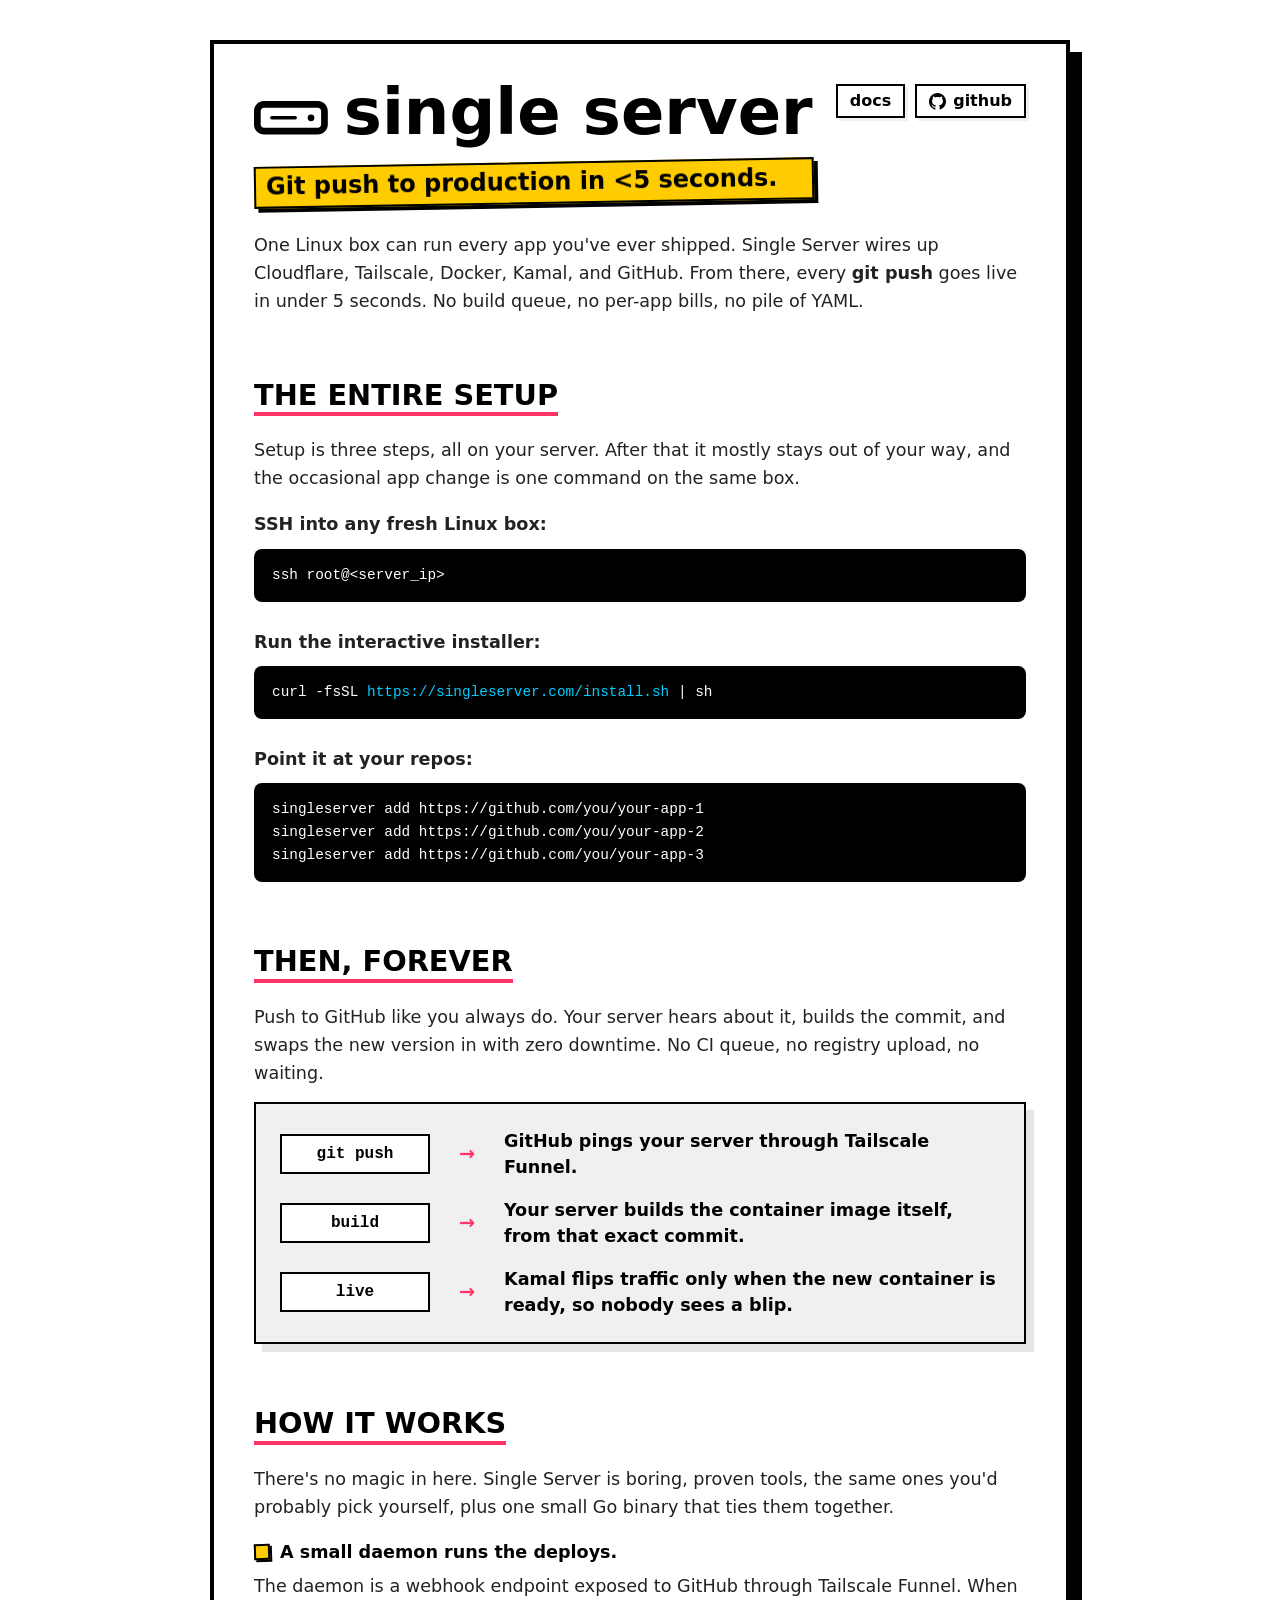
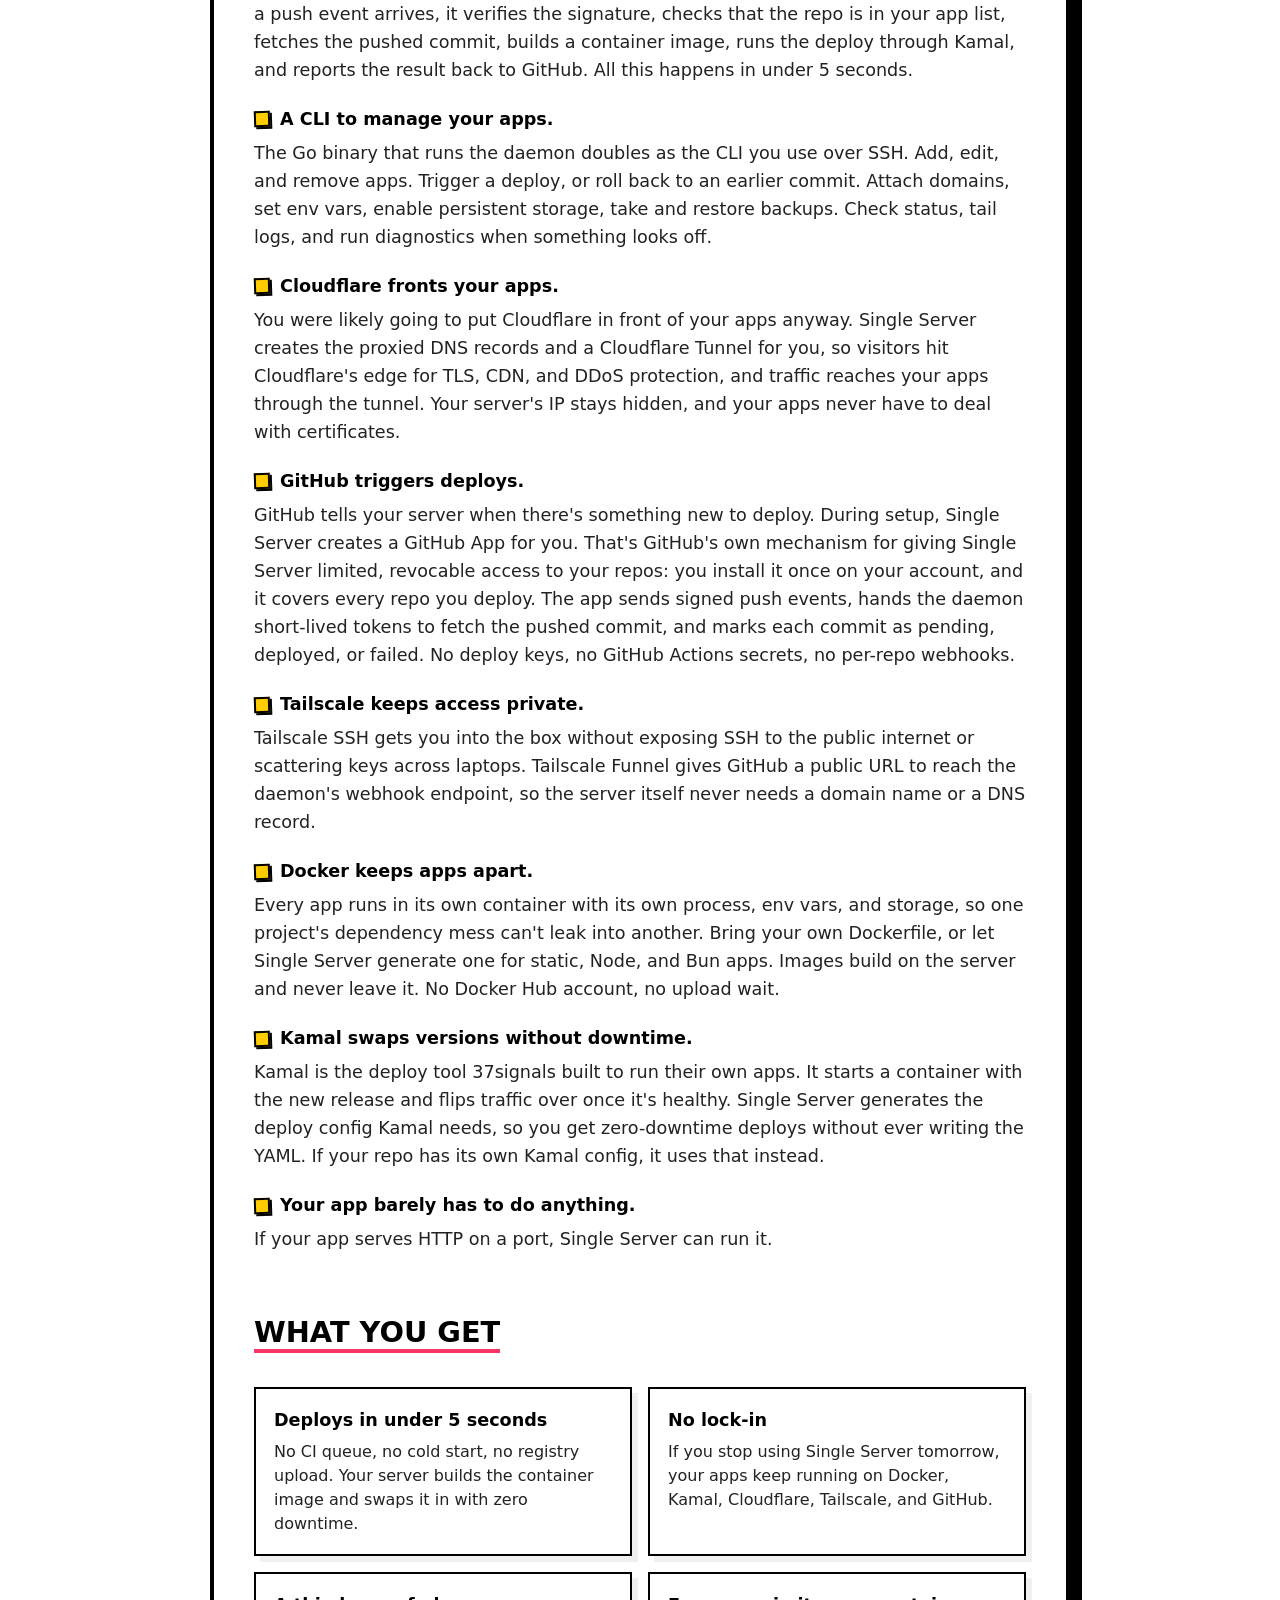
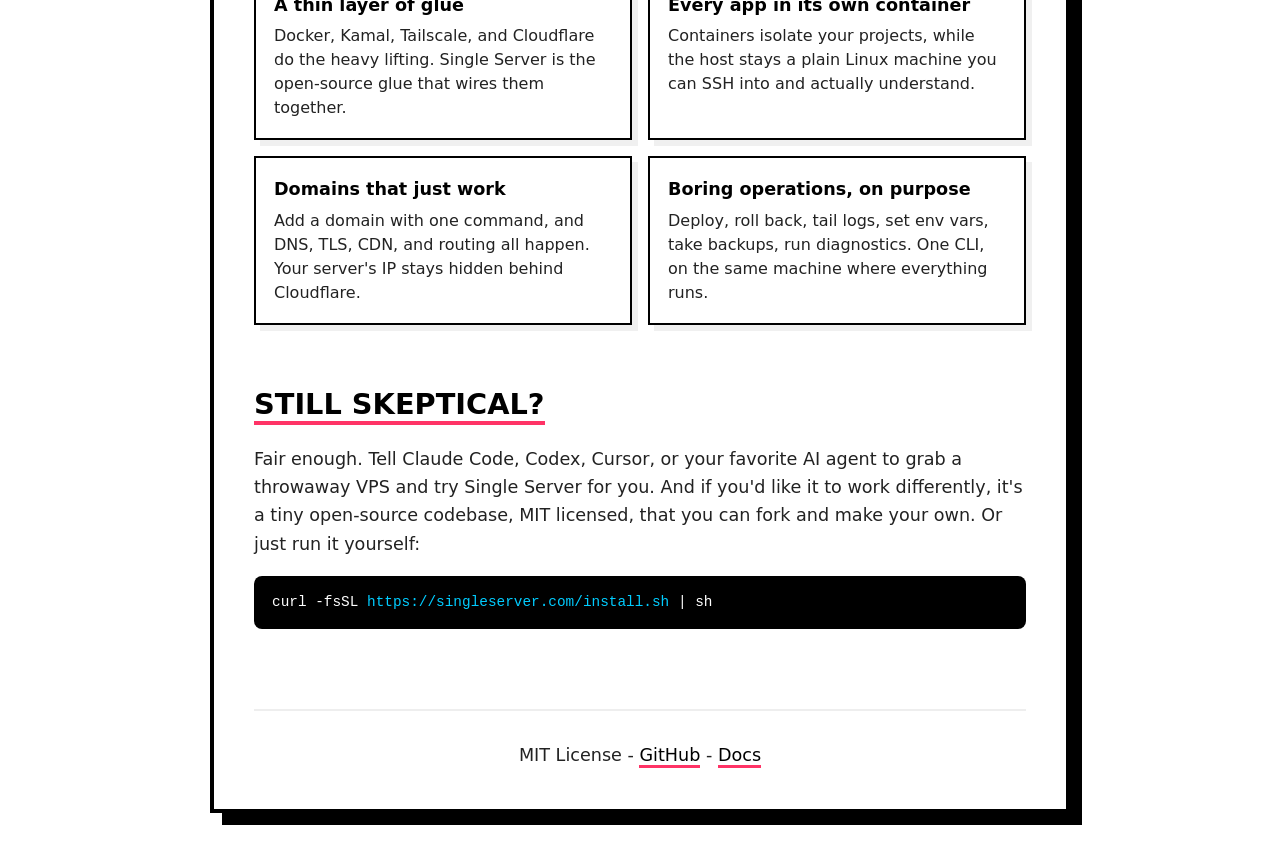
==== commit 3a3d45f2: "Reword feature heading from box to container Co-Authored-By: Claude Opus 4.7 <noreply@anthropic.com>" ====
--- a/www/index.html
+++ b/www/index.html
@@ -12,9 +12,10 @@
     <link rel="apple-touch-icon" sizes="180x180" href="/apple-touch-icon.png">
     <link rel="manifest" href="/site.webmanifest">
     <meta name="theme-color" content="#ffffff">
-    <link href="https://fonts.googleapis.com/css2?family=Space+Grotesk:wght@400;700&display=swap" rel="stylesheet">
+    <link rel="preload" href="fonts/space-grotesk.woff2" as="font" type="font/woff2" crossorigin>
     <link rel="stylesheet" href="style.css">
     <script src="script.js" defer></script>
+    <script data-collect-dnt="true" async src="https://scripts.simpleanalyticscdn.com/latest.js"></script>
 </head>
 <body class="page-home">
 
@@ -50,7 +51,7 @@
             </div>
 
             <div class="command-item">
-                <p class="step-desc">Run the interactive installer. It sets up everything you would otherwise configure by hand:</p>
+                <p class="step-desc">Run the interactive installer:</p>
                 <div class="code-wrapper">
                     <code class="code-block">curl -fsSL <span class="accent">https://singleserver.com/install.sh</span> | sh</code>
                     <button class="copy-btn" aria-label="Copy to clipboard">
@@ -123,7 +124,7 @@
             </div>
             <div class="how-item">
                 <strong>Docker keeps apps apart.</strong>
-                <p>Every app runs in its own container with its own process, env vars, and storage, so one project's dependency mess can't leak into another. Bring your own Dockerfile, or let Single Server generate one for static, Node, and Bun apps. Images build on the server and ship through a local registry, with no Docker Hub account and no upload wait.</p>
+                <p>Every app runs in its own container with its own process, env vars, and storage, so one project's dependency mess can't leak into another. Bring your own Dockerfile, or let Single Server generate one for static, Node, and Bun apps. Images build on the server and never leave it. No Docker Hub account, no upload wait.</p>
             </div>
             <div class="how-item">
                 <strong>Kamal swaps versions without downtime.</strong>
@@ -152,7 +153,7 @@
                 <p>Docker, Kamal, Tailscale, and Cloudflare do the heavy lifting. Single Server is the open-source glue that wires them together.</p>
             </div>
             <div class="feature">
-                <strong>Every app in its own box</strong>
+                <strong>Every app in its own container</strong>
                 <p>Containers isolate your projects, while the host stays a plain Linux machine you can SSH into and actually understand.</p>
             </div>
             <div class="feature">
--- a/www/style.css
+++ b/www/style.css
@@ -1,4 +1,21 @@
 /* Single Server site styles: shared base, then page-scoped sections. */
+
+/* Font */
+
+@font-face {
+    font-family: 'Space Grotesk';
+    font-style: normal;
+    font-weight: 300 700;
+    font-display: swap;
+    src: url('fonts/space-grotesk.woff2') format('woff2');
+}
+
+/* Arial, width-matched to Space Grotesk so a late font swap doesn't reflow */
+@font-face {
+    font-family: 'Space Grotesk Fallback';
+    src: local('Arial');
+    size-adjust: 106%;
+}
 
 /* Tokens and reset */
 
@@ -17,7 +34,7 @@
 /* Base */
 
 body {
-    font-family: 'Space Grotesk', system-ui, sans-serif;
+    font-family: 'Space Grotesk', 'Space Grotesk Fallback', system-ui, sans-serif;
     line-height: 1.5;
     padding: 40px 20px;
     color: var(--ink);
@@ -50,6 +67,7 @@
 }
 
 code {
+    font-size: 0.9em;
     background: var(--highlight);
     padding: 1px 5px;
 }
@@ -204,8 +222,16 @@
     line-height: 1.6;
 }
 
-.code-block .accent { color: var(--secondary); }
-.code-block .muted { color: #888; }
+.code-block .accent,
+.code-block .tok-url,
+.code-block .tok-key { color: var(--secondary); }
+
+.code-block .muted,
+.code-block .tok-comment { color: #888; }
+
+.code-block .tok-flag { color: var(--tertiary); }
+
+.code-block .tok-ph { color: #969696; }
 
 .copy-btn {
     position: absolute;
@@ -426,7 +452,7 @@
 .toc {
     float: right;
     width: 225px;
-    margin: 8px 0 24px 32px;
+    margin: 38px 0 24px 32px;
     border: 2px solid var(--ink);
     box-shadow: 5px 5px 0 var(--highlight);
     padding: 14px 16px;
@@ -439,11 +465,11 @@
 .toc-label {
     font-weight: 700;
     text-transform: uppercase;
-    font-size: 0.85rem;
+    font-size: 1.05rem;
     letter-spacing: 0.04em;
     border-bottom: 3px solid var(--primary);
     align-self: flex-start;
-    margin-bottom: 4px;
+    margin-bottom: 6px;
 }
 
 .toc a {
@@ -636,6 +662,30 @@
     color: var(--ink);
 }
 
+.files-table {
+    width: 100%;
+    border-collapse: collapse;
+    margin-top: 18px;
+    border-top: 2px solid var(--ink);
+}
+
+.files-table td {
+    border-bottom: 2px solid var(--highlight);
+    padding: 12px 0;
+    vertical-align: top;
+    font-size: 1rem;
+    line-height: 1.55;
+    color: #222;
+}
+
+.files-table td:first-child {
+    font-family: ui-monospace, SFMono-Regular, Menlo, Consolas, monospace;
+    font-weight: 700;
+    color: var(--ink);
+    white-space: nowrap;
+    padding-right: 28px;
+}
+
 /* Mobile */
 
 @media (max-width: 760px) {
@@ -698,6 +748,24 @@
     .command-index-label {
         flex: 0 0 auto;
         margin-top: 0;
+    }
+
+    .files-table tr {
+        display: block;
+        border-bottom: 2px solid var(--highlight);
+        padding: 12px 0;
+    }
+
+    .files-table td {
+        display: block;
+        border: none;
+        padding: 0;
+    }
+
+    .files-table td:first-child {
+        white-space: normal;
+        overflow-wrap: anywhere;
+        margin-bottom: 3px;
     }
 }
 
